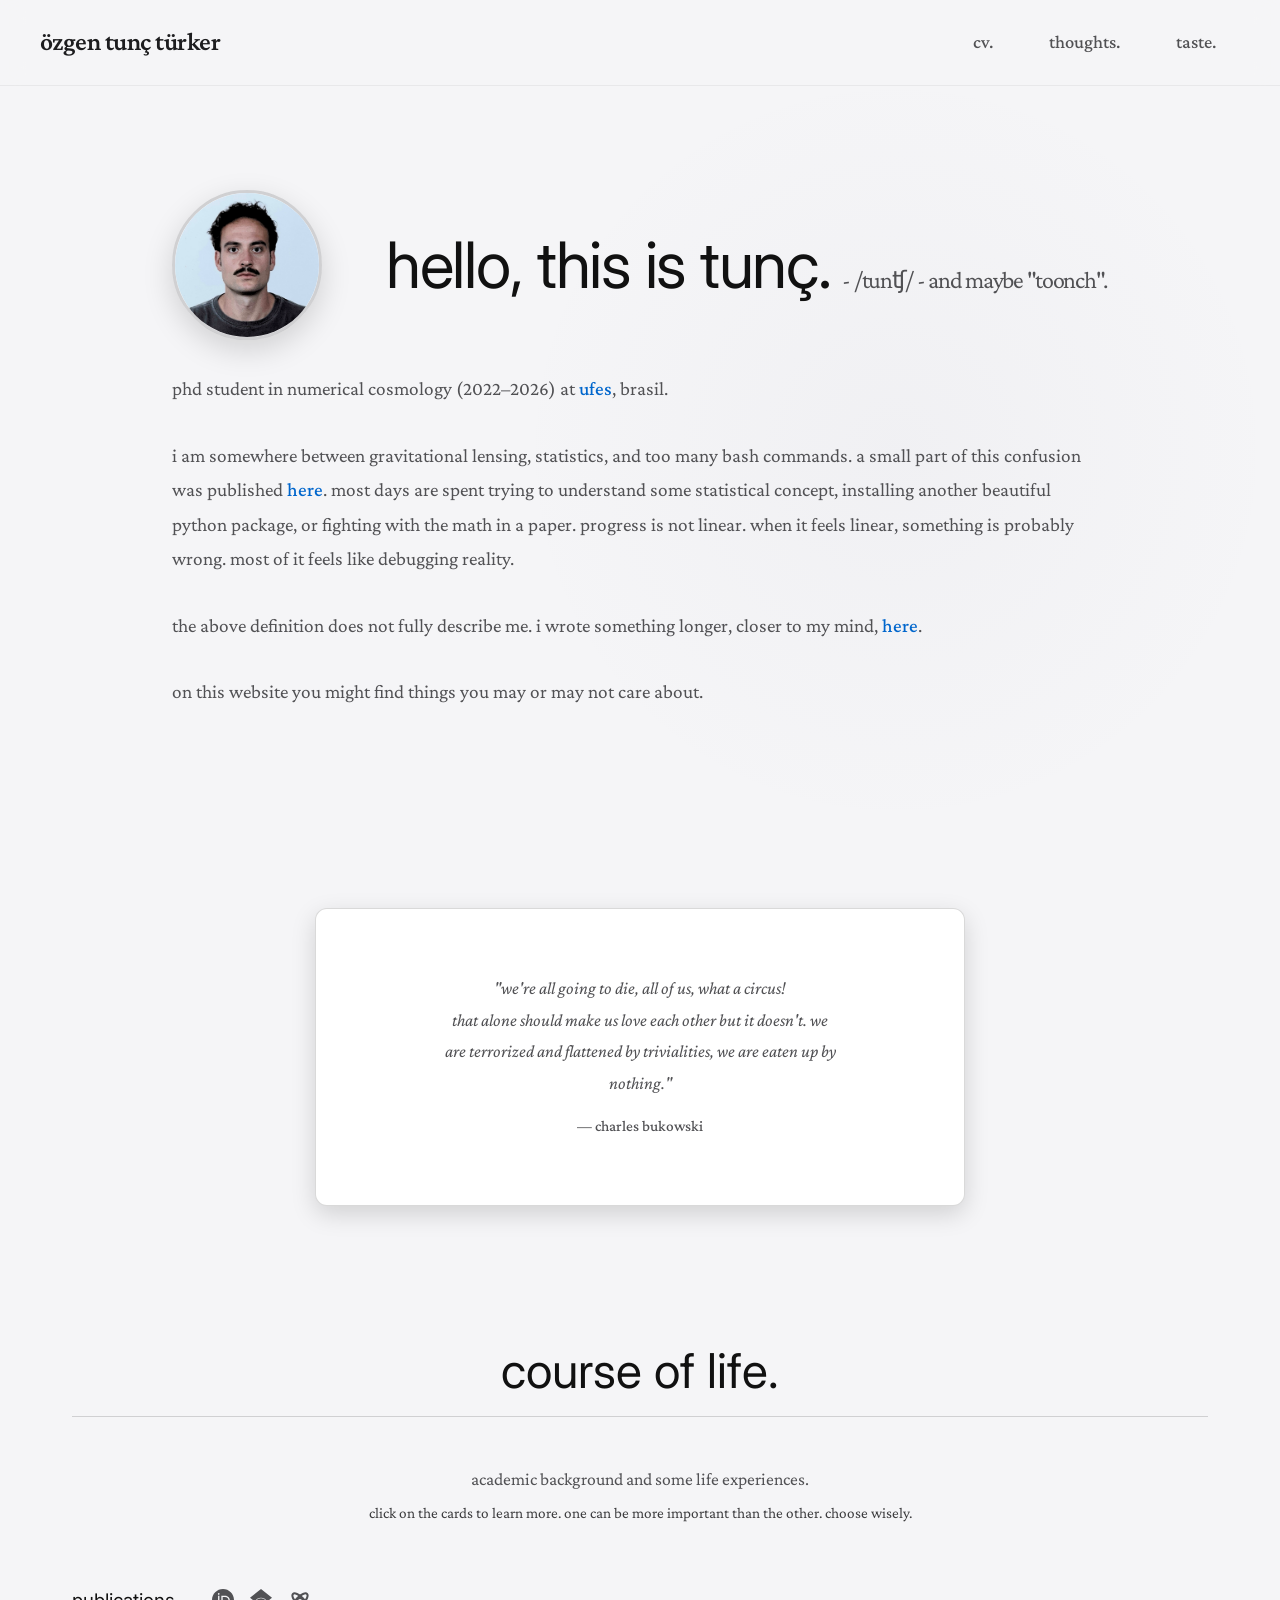
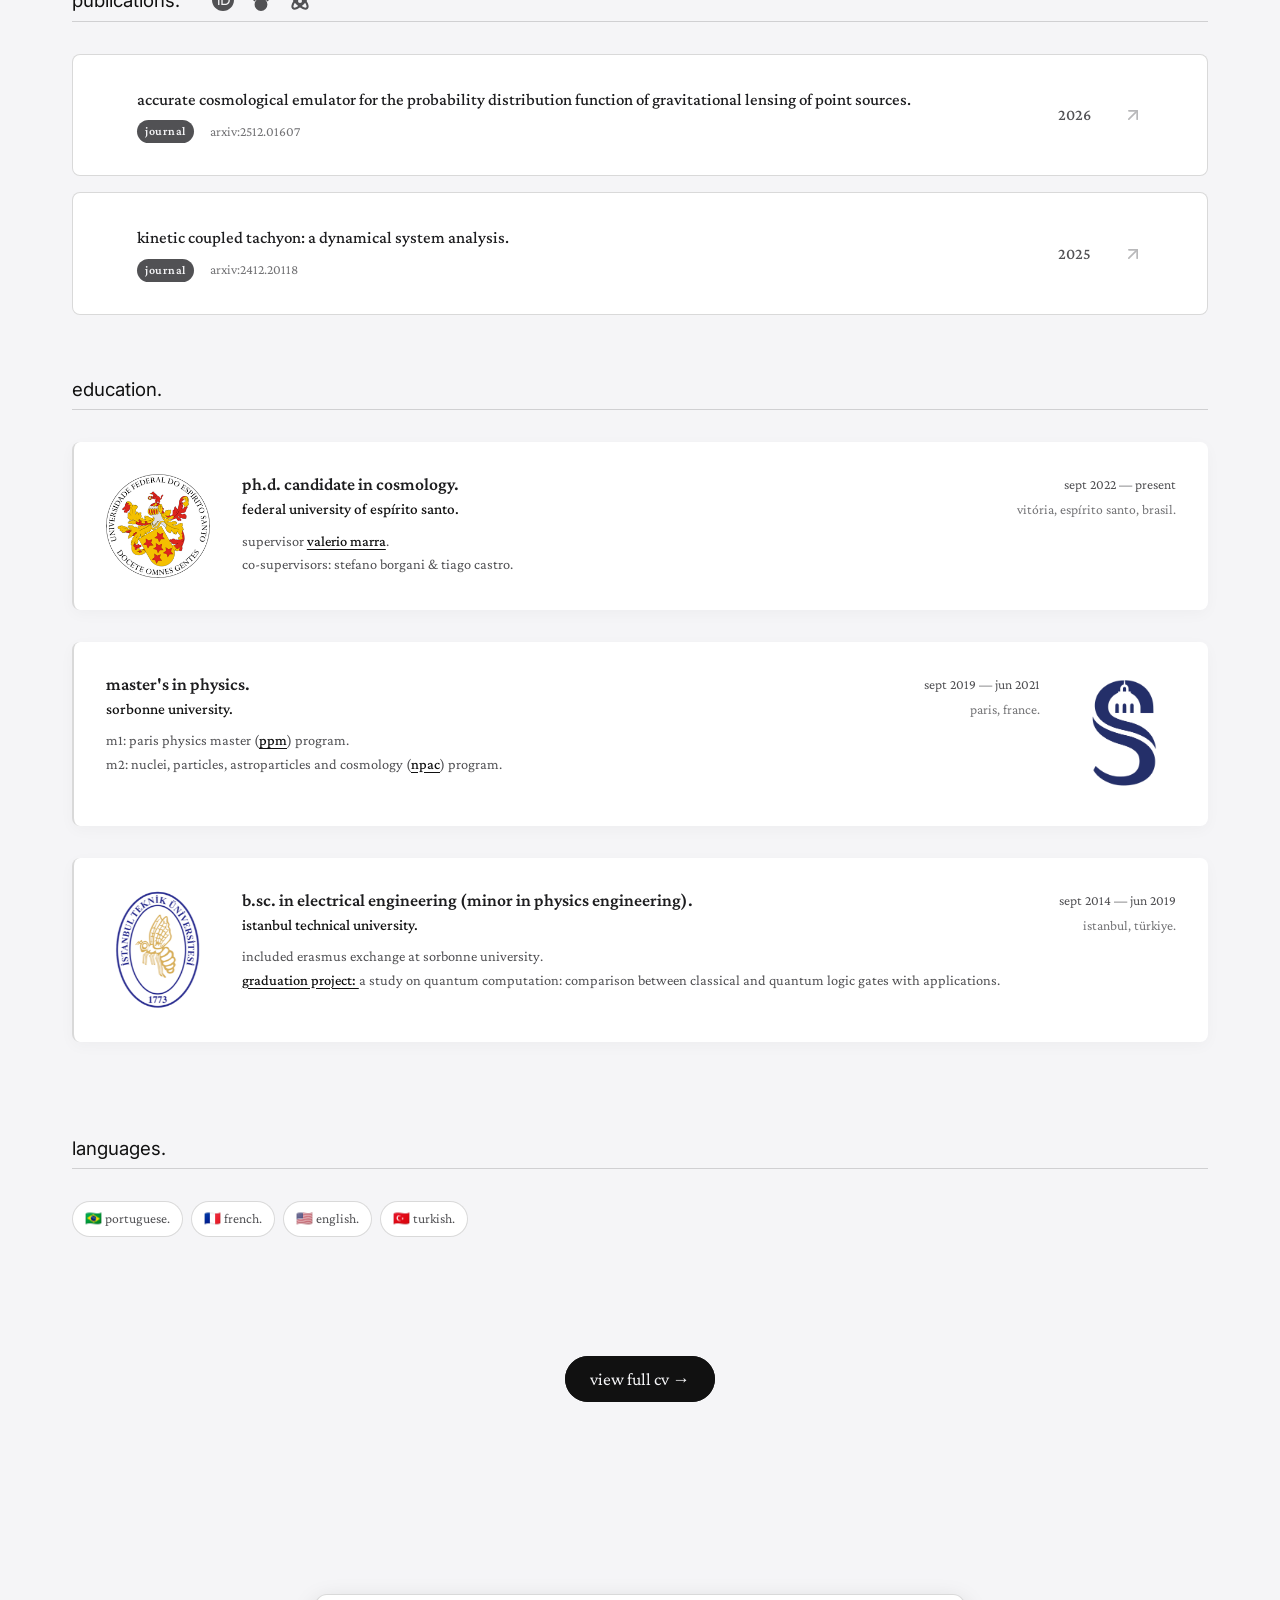
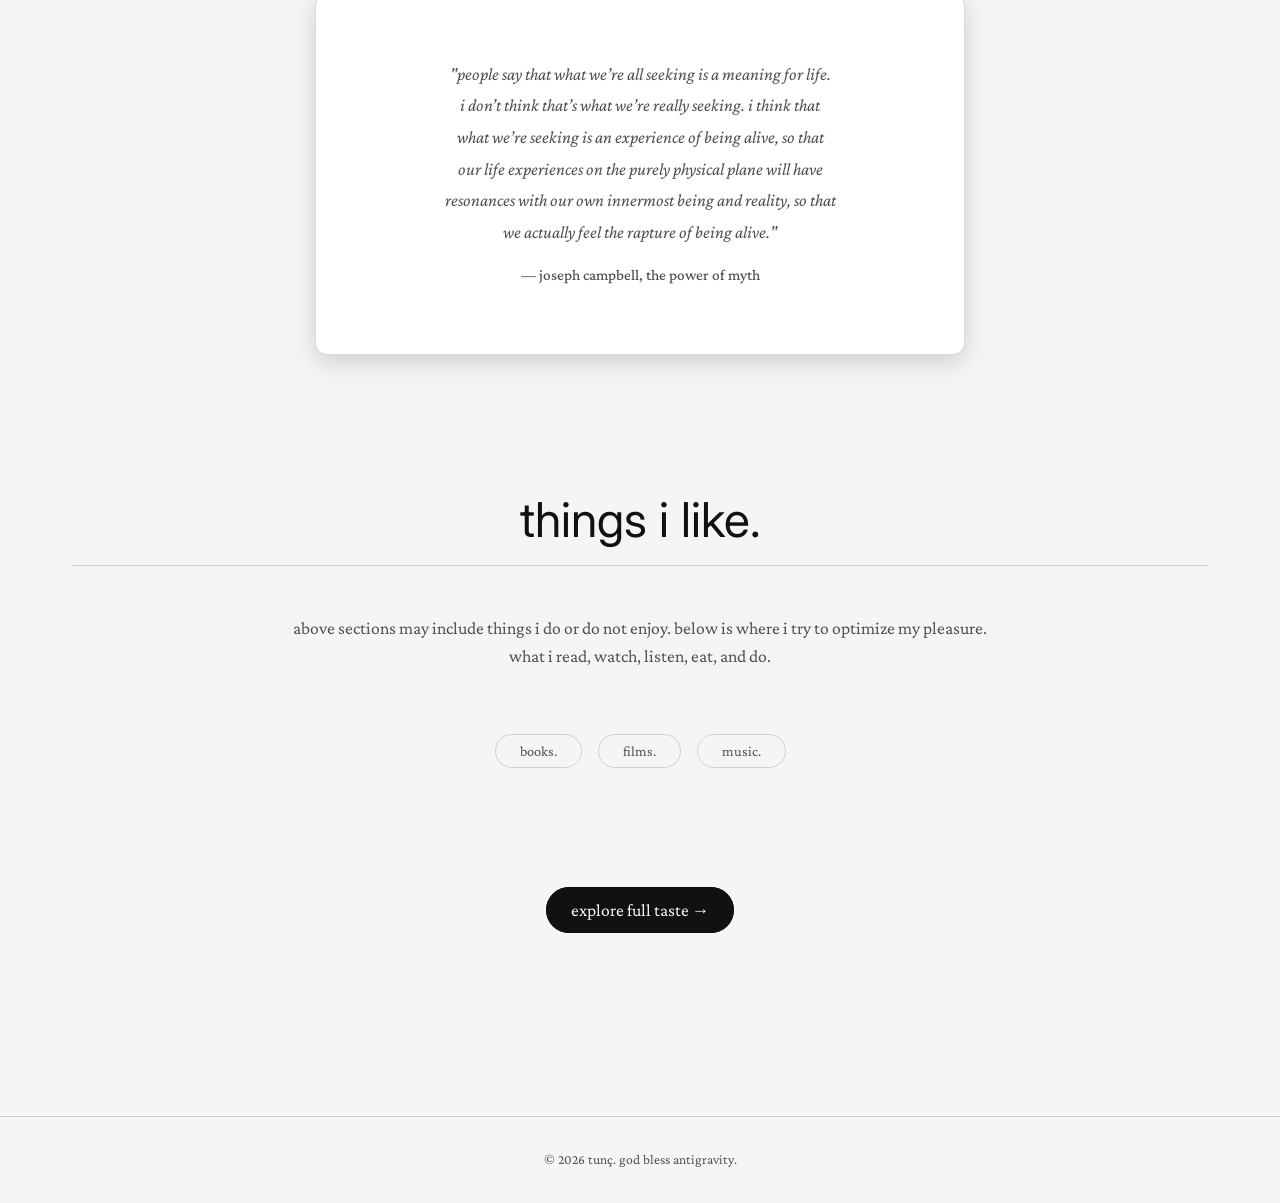
==== index.html @ 992c3b38 "v1.0" ====
<!DOCTYPE html>
<html lang="en">

<head>
    <meta charset="UTF-8">
    <meta name="viewport" content="width=device-width, initial-scale=1.0">
    <title>tunç türker</title>
    <meta name="description" content="Personal website and intellectual showcase of Tunc Turker.">

    <!-- 
      GLOBAL FONTS
      To change fonts across the whole site, swap these Google Fonts links.
      Then update `--font-primary` and `--font-secondary` in styles/main.css
    -->
    <link rel="preconnect" href="https://fonts.googleapis.com">
    <link rel="preconnect" href="https://fonts.gstatic.com" crossorigin="">
    <link
        href="https://fonts.googleapis.com/css2?family=Crimson+Pro:ital,wght@0,400;0,500;0,600;1,400&family=Inter:wght@300;400;500;600&display=swap"
        rel="stylesheet">

    <!-- 
      CSS ARCHITECTURE
      - main.css: Global variables (Colors, Fonts, Spacing) and basic layout tags (body, h1, a).
      - components.css: Specific styles for the Hero, CV Cards, and Media Grids.
      - animations.css: Keyframes and classes for things fading/sliding in as you scroll.
    -->
    <link rel="stylesheet" href="styles/main.css">
    <link rel="stylesheet" href="styles/components.css">
    <link rel="stylesheet" href="styles/animations.css">

    <!-- Global Logic (Scroll reveals, tab switching) -->
    <script src="js/main.js" defer=""></script>
</head>

<body class="theme-auto">

    <!-- 
      TOP NAVIGATION BAR 
      The 'glass-nav' class in main.css gives it the blurred background effect.
    -->
    <nav id="navbar" class="glass-nav">
        <div class="nav-content">
            <!-- Clicking the logo scrolls smoothly back to the #hero section -->
            <a href="index.html" class="nav-logo">Özgen Tunç Türker</a>
            <div class="nav-links">
                <a href="cv.html">CV.</a>
                <a href="thoughts.html">thoughts.</a>
                <a href="taste.html">taste.</a>
            </div>
        </div>
    </nav>

    <main>
        <!-- 
          =============================================
          HERO SECTION (Introduction)
          =============================================
          Edit this if you want to change your bio text or profile picture.
        -->
        <section id="hero" class="hero-section">
            <!-- .container bounds the max width. .hero-container handles flex spacing. -->
            <div class="container hero-container">


                <div class="hero-header">
                    <div class="hero-image-wrapper reveal-text">
                        <img src="images/me2.jpeg" alt="Tunc Turker" class="hero-image" loading="lazy">
                    </div>
                    <div class="hero-title-wrapper">
                        <h1 class="hero-title reveal-text delay-1">hello, this is tunç.<span class="phonetic"> -
                                /tunʧ/ -
                                and maybe "toonch".</span></h1>
                    </div>
                </div>

                <div class="hero-content">
                    <div class="hero-bio reveal-text delay-2">
                        <p>PhD student in numerical cosmology (2022–2026) at <a href="https://www.ufes.br/"
                                target="_blank">UFES</a>, Brasil.
                        </p>
                        <p>i am somewhere between gravitational lensing, statistics, and too many bash commands.
                            a small part of this confusion was published <a href="https://arxiv.org/abs/2512.01607"
                                target="_blank">here</a>.
                            most days are spent trying to understand some statistical concept, installing another
                            beautiful python package, or fighting with the math in a paper.
                            progress is not linear. when it feels linear, something is probably wrong. most of it feels
                            like
                            debugging reality.</p>

                        <p>The above definition does not fully describe me. I wrote something longer, closer to my mind,
                            <a href="thoughts/me.html">here</a>.
                        </p>

                        <p>on this website you might find things you may or may not care about.</p>
                    </div>
                </div>
            </div>
            <div class="hero-background"></div>
        </section>

        <!-- 
          =============================================
          CURRICULUM VITAE SECTION
          =============================================
          To add new experiences or degrees, copy an existing `<div class="cv-item">` block 
          and paste it below within the same `.cv-row-group`.
        -->
        <section style="padding-top: var(--space-xs); padding-bottom: var(--space-xs);">
            <div class="container" style="display: flex; justify-content: center;">
                <a href="https://www.goodreads.com/quotes/64329-we-re-all-going-to-die-all-of-us-what-a" target="_blank"
                    style="text-decoration: none; display: block; width: 100%; max-width: 750px; cursor: pointer;">
                    <blockquote class="custom-blockquote">
                        "We're all going to die, all of us, what a circus!
                        <br>That alone should make us love each other but
                        it doesn't. We are terrorized and flattened by trivialities, we are eaten up by nothing."<br>
                        <span
                            style="font-size: 0.95rem; font-weight: 500; font-style: normal; color: var(--color-text-main); margin-top: 0.75rem; display: inline-block;">—
                            Charles Bukowski</span>
                    </blockquote>
                </a>
            </div>
        </section>


        </style>
        <section id="cv" class="cv-section fade-in-section is-visible">
            <div class="container">
                <div class="section-header">

                    <h2 class="section-title">course of life.</h2>
                    <p class="section-subtitle">academic background and some life experiences.</p>
                    <p class="section-instruction">click on the cards to learn more. one can be more important than the
                        other. choose wisely.</p>
                </div>

                <div class="cv-layout">
                    <div class="cv-row-group">
                        <!-- Flex container inside the heading to share the underline -->
                        <h3 class="cv-heading" style="display: flex; align-items: center; gap: var(--space-md);">
                            publications.
                            <div style="display: flex; gap: 16px; align-items: center; transform: translateY(-1px);">
                                <!-- ORCID -->
                                <a href="https://orcid.org/0009-0002-7223-3631" target="_blank" title="ORCID"
                                    class="header-icon-link">
                                    <svg viewBox="0 0 24 24" width="22" height="22" xmlns="http://www.w3.org/2000/svg"
                                        fill="currentColor">
                                        <path
                                            d="M12 0C5.372 0 0 5.372 0 12s5.372 12 12 12 12-5.372 12-12S18.628 0 12 0zM7.369 4.378c.525 0 .947.431.947.947s-.422.949-.947.949a.95.95 0 0 1-.949-.949c0-.516.424-.947.949-.947zm-.722 3.038h1.444v10.041H6.647V7.416zm3.562 0h3.9c3.712 0 5.344 2.653 5.344 5.025 0 2.578-2.016 5.025-5.325 5.025h-3.919V7.416zm1.444 1.303v7.444h2.297c3.272 0 4.081-2.584 4.081-3.722 0-2.016-1.284-3.722-4.094-3.722h-2.284z">
                                        </path>
                                    </svg>
                                </a>
                                <!-- Google Scholar -->
                                <a href="https://scholar.google.com/citations?user=ZiWp9YgAAAAJ&amp;hl=en"
                                    target="_blank" title="Google Scholar" class="header-icon-link">
                                    <svg viewBox="0 0 24 24" width="22" height="22" xmlns="http://www.w3.org/2000/svg"
                                        fill="currentColor">
                                        <path
                                            d="M5.242 13.769L0 9.5 12 0l12 9.5-5.242 4.269C17.548 11.249 14.978 9.5 12 9.5c-2.977 0-5.548 1.748-6.758 4.269zM12 10a7 7 0 1 0 0 14 7 7 0 0 0 0-14z">
                                        </path>
                                    </svg>
                                </a>
                                <!-- INSPIRE HEP (using atomic model SVG) -->
                                <a href="https://inspirehep.net/authors/2862926" target="_blank" title="INSPIRE HEP"
                                    class="header-icon-link">
                                    <svg viewBox="0 0 24 24" width="24" height="24" fill="none" stroke="currentColor"
                                        stroke-width="2" stroke-linecap="round" stroke-linejoin="round"
                                        style="transform: translateY(1px);">
                                        <circle cx="12" cy="12" r="3"></circle>
                                        <ellipse cx="12" cy="12" rx="10" ry="4" transform="rotate(45 12 12)">
                                        </ellipse>
                                        <ellipse cx="12" cy="12" rx="10" ry="4" transform="rotate(-45 12 12)">
                                        </ellipse>
                                    </svg>
                                </a>
                            </div>
                        </h3>
                        <style>
                            .header-icon-link {
                                color: var(--color-text-muted);
                                transition: color var(--transition-fast), transform var(--transition-fast);
                                display: inline-flex;
                            }

                            .header-icon-link:hover {
                                color: var(--color-accent);
                                transform: scale(1.15);
                            }
                        </style>
                        <div class="publication-list">
                            <a href="https://arxiv.org/abs/2512.01607" target="_blank" class="publication-card">
                                <div class="pub-left">
                                    <h4 class="pub-title">accurate cosmological emulator for the probability
                                        distribution function of gravitational lensing of point sources.</h4>
                                    <div class="pub-meta">
                                        <span class="pub-tag">journal</span>
                                        <span class="pub-id">arxiv:2512.01607</span>
                                    </div>
                                </div>
                                <div class="pub-right">
                                    <span class="pub-year">2026</span>
                                    <svg class="pub-icon" viewBox="0 0 24 24" fill="none" stroke="currentColor"
                                        stroke-width="2" stroke-linecap="round" stroke-linejoin="round">
                                        <line x1="7" y1="17" x2="17" y2="7"></line>
                                        <polyline points="7 7 17 7 17 17"></polyline>
                                    </svg>
                                </div>
                            </a>

                            <a href="https://arxiv.org/abs/2412.20118" target="_blank" class="publication-card">
                                <div class="pub-left">
                                    <h4 class="pub-title">kinetic coupled tachyon: a dynamical system analysis.</h4>
                                    <div class="pub-meta">
                                        <span class="pub-tag">journal</span>
                                        <span class="pub-id">arxiv:2412.20118</span>
                                    </div>
                                </div>
                                <div class="pub-right">
                                    <span class="pub-year">2025</span>
                                    <svg class="pub-icon" viewBox="0 0 24 24" fill="none" stroke="currentColor"
                                        stroke-width="2" stroke-linecap="round" stroke-linejoin="round">
                                        <line x1="7" y1="17" x2="17" y2="7"></line>
                                        <polyline points="7 7 17 7 17 17"></polyline>
                                    </svg>
                                </div>
                            </a>
                        </div>

                        <h3 class="cv-heading" style="margin-top: var(--space-lg);">education.</h3>
                        <div class="cv-item">
                            <div style="display: flex; gap: var(--space-md); align-items: stretch;">
                                <div
                                    style="flex: 0.5; border-radius: var(--radius-md); overflow: hidden; min-height: 100px; background-color: transparent; display: flex; align-items: center; justify-content: center;">

                                    <img src="images/ufes.png" alt="UFES logo" loading="lazy"
                                        style="max-width: 100%; max-height: 120px; object-fit: contain; opacity: 1; border-radius: var(--radius-md);">
                                </div>
                                <div style="flex: 4.5; display: flex; flex-direction: column;">
                                    <div class="cv-header">
                                        <div class="cv-header-left">
                                            <h4><a href="https://ppgcosmo.cosmo-ufes.org" target="_blank"
                                                    class="stretched-link">Ph.D. Candidate in Cosmology.</a></h4>
                                            <p class="cv-org">Federal University of Espírito Santo.</p>
                                        </div>
                                        <div class="cv-header-right">
                                            <span class="cv-date">Sept 2022 — Present</span>
                                            <a href="https://maps.app.goo.gl/gA8uJ4wbCqbCQe8E8" target="_blank"><span
                                                    class="cv-location"> vitória,
                                                    espírito santo, brasil.</span></a>
                                        </div>
                                    </div>
                                    <p class="cv-desc">supervisor&nbsp;<a href="https://www.valeriomarra.me/"
                                            target="_blank">Valerio Marra</a>.</p>
                                    <p class="cv-desc">co-supervisors: Stefano Borgani &amp; Tiago
                                        Castro.</p>
                                </div>
                            </div>
                        </div>

                        <div class="cv-item">
                            <div style="display: flex; gap: var(--space-md); align-items: stretch;">
                                <div style="flex: 4.5; display: flex; flex-direction: column;">
                                    <div class="cv-header">
                                        <div class="cv-header-left">
                                            <h4><a href="https://sciences.sorbonne-universite.fr/en/study/degree-seeking/masters/master-fundamental-physics-and-applications"
                                                    target="_blank" class="stretched-link">Master's in Physics.</a></h4>
                                            <p class="cv-org">Sorbonne University.</p>
                                        </div>
                                        <div class="cv-header-right">
                                            <span class="cv-date">Sept 2019 — Jun 2021</span>
                                            <a href="https://maps.app.goo.gl/CxChSf7sRFGZwzwaA" target="_blank"><span
                                                    class="cv-location">paris, france.</span></a>
                                        </div>
                                    </div>

                                    <p class="cv-desc">M1: paris physics master (<a href="http://parisphysicsmaster.com"
                                            target="_blank">PPM</a>) program.</p>
                                    <p class="cv-desc">M2: nuclei, particles, astroparticles and cosmology (<a
                                            href="https://npac.ijclab.in2p3.fr" target="_blank">NPAC</a>) program.</p>
                                </div>
                                <div
                                    style="flex: 0.5; border-radius: var(--radius-md); overflow: hidden; min-height: 100px; background-color: transparent; display: flex; align-items: center; justify-content: center;">
                                    <img src="images/su.png" alt="Sorbonne logo" loading="lazy"
                                        style="max-width: 100%; max-height: 120px; object-fit: contain; opacity: 1; border-radius: var(--radius-md);">
                                </div>


                            </div>
                        </div>
                        <div class="cv-item">
                            <div style="display: flex; gap: var(--space-md); align-items: stretch;">
                                <div
                                    style="flex: 0.5; border-radius: var(--radius-md); overflow: hidden; min-height: 100px; background-color: transparent; display: flex; align-items: center; justify-content: center;">

                                    <img src="images/itu.png" alt="ITU logo" loading="lazy"
                                        style="max-width: 100%; max-height: 120px; object-fit: contain; opacity: 1; border-radius: var(--radius-md);">
                                </div>
                                <div style="flex: 4.5; display: flex; flex-direction: column;">
                                    <div class="cv-header">
                                        <div class="cv-header-left">
                                            <h4><a href="https://elk.itu.edu.tr/en" target="_blank"
                                                    class="stretched-link">
                                                    B.Sc.
                                                    in Electrical Engineering (minor in Physics Engineering).</a></h4>
                                            <p class="cv-org">Istanbul Technical University.</p>
                                        </div>
                                        <div class="cv-header-right">
                                            <span class="cv-date">Sept 2014 — Jun 2019</span>
                                            <a href="https://maps.app.goo.gl/3EsRx8roLEoUGmPB6" target="_blank"><span
                                                    class="cv-location">istanbul, türkiye.</span></a>
                                        </div>
                                    </div>
                                    <p class="cv-desc">Included Erasmus exchange at Sorbonne University.</p>
                                    <p class="cv-desc"> <a href="https://github.com/Turkero/GraduationProject"
                                            target="_blank">
                                            graduation project: </a> a study on quantum computation: comparison between
                                        classical and quantum logic gates with applications.</p>
                                </div>
                            </div>
                        </div>


                        <h3 class="cv-heading" style="margin-top: var(--space-lg);"><a
                                href="https://youtu.be/VWpACOnPwEA?si=2Guq30MjPrZKC5EV&amp;t=109"
                                target="_blank">languages.</a>
                        </h3>
                        <div class="skills-list">
                            <span class="skill-tag">🇧🇷 portuguese.</span>
                            <span class="skill-tag">🇫🇷 french.</span>
                            <span class="skill-tag">🇺🇸 english.</span>
                            <span class="skill-tag">🇹🇷 turkish.</span>
                        </div>

                        <div style="text-align: center; margin-top: var(--space-xl); margin-bottom: var(--space-lg);">
                            <a href="cv.html" class="tab-btn active"
                                style="text-decoration: none; padding: 12px 24px; font-size: 1.1rem; border-radius: 30px;">View
                                Full CV →</a>
                        </div>
                    </div>
                </div>
            </div>


        </section>


        <!-- 
          =============================================
          CURATED LISTS (Showcase)
          =============================================
          This uses buttons to toggle which grid is visible.
        -->
        <section style="padding-top: var(--space-xs); padding-bottom: var(--space-xs);">
            <div class="container" style="display: flex; justify-content: center;">
                <a href="https://www.goodreads.com/quotes/10442-people-say-that-what-we-re-all-seeking-is-a-meaning"
                    target="_blank"
                    style="text-decoration: none; display: block; width: 100%; max-width: 750px; cursor: pointer;">
                    <blockquote class="custom-blockquote">
                        "People say that what we’re all seeking is a meaning for life. <br> I don’t think that’s what
                        we’re
                        really seeking. I think that what we’re seeking is an experience of being alive, so that our
                        life
                        experiences on the purely physical plane will have resonances with our own innermost being and
                        reality, so that we actually feel the rapture of being alive."<br>
                        <span
                            style="font-size: 0.95rem; font-weight: 500; font-style: normal; color: var(--color-text-main); margin-top: 0.75rem; display: inline-block;">—
                            Joseph Campbell, The Power of Myth</span>
                    </blockquote>
                </a>
            </div>
        </section>
        <section id="showcase" class="showcase-section fade-in-section">
            <div class="container">
                <div class="section-header">
                    <h2 class="section-title">things i like.</h2>
                    <p class="section-subtitle">above sections may include things i do or do not enjoy.
                        below is where i try to optimize my pleasure.
                        <br>what i read, watch, listen, eat, and do.
                    </p>
                </div>

                <!-- 
                  TAB NAVIGATION
                  The 'data-target' here must match the 'id' of the grid below it opens.
                -->


                <div class="showcase-tabs">
                    <button class="tab-btn" data-target="books">books.</button>
                    <button class="tab-btn" data-target="films">films.</button>
                    <button class="tab-btn" data-target="music">music.</button>
                    <!-- <button class="tab-btn" data-target="routes">routes.</button>
                    <button class="tab-btn" data-target="restaurants">restaurants.</button> -->
                </div>

                <div class="showcase-content">
                    <!-- 
                      BOOKS GRID
                      Note: id="books" matches the button data-target="books".
                      Only the one with the 'active' class is visible when the page loads.
                    -->
                    <div class="grid-container" id="books"
                        style="grid-template-columns: repeat(auto-fit, 280px); justify-content: center;">
                        <p class="section-header"
                            style="grid-column: 1 / -1; width: 100%; text-align: center; padding: var(--space-md) 0; line-height: 1.8;">
                            not a bookworm. wish i was.<br>
                            these three books changed my life.
                        </p>


                        <!-- Book 2 -->
                        <a href="https://www.goodreads.com/book/show/17311740-stat-endi-esi" target="_blank"
                            class="grid-item hover-shine">
                            <div class="item-visual book-cover"
                                style="background-image: url('https://m.media-amazon.com/images/S/compressed.photo.goodreads.com/books/1453975852i/17311740.jpg'); background-size: cover; background-position: center; border-radius: 8px;">
                            </div>
                            <div class="item-commentary">
                                Im kind of a fan of him. most of his books.<br> This one in particular was an uppercut
                                to my ego and social anxiety.
                            </div>
                            <div class="item-meta">
                                <h3>Status Anxiety.</h3>
                                <p>Alain de Botton.</p>
                            </div>
                        </a>

                        <!-- Book 1 -->
                        <a href="https://www.goodreads.com/book/show/19065131-one-two-three-infinity?ac=1&amp;from_search=true&amp;qid=yZA3mUmb6j&amp;rank=1"
                            target="_blank" class="grid-item hover-shine">
                            <!-- Replace URL below with direct link to book cover image -->
                            <div class="item-visual book-cover"
                                style="background-image: url('https://m.media-amazon.com/images/S/compressed.photo.goodreads.com/books/1523806775i/39854862.jpg'); background-size: cover; background-position: center; border-radius: 8px;">
                            </div>
                            <div class="item-commentary">
                                what really motivated me to do physics.
                            </div>
                            <div class="item-meta">
                                <h3>One Two Three Infinity.</h3>
                                <p>George Gamow.</p>
                            </div>
                        </a>


                        <!-- Book 3 -->
                        <a href="https://www.goodreads.com/book/show/629.Zen_and_the_Art_of_Motorcycle_Maintenance"
                            target="_blank" class="grid-item hover-shine">
                            <div class="item-visual book-cover"
                                style="background-image: url('https://m.media-amazon.com/images/S/compressed.photo.goodreads.com/books/1353479521i/16161735.jpg'); background-size: cover; background-position: center; border-radius: 8px;">
                            </div>
                            <div class="item-commentary">
                                this gave me deep insights about the world on quality and values. for the ones who
                                really see the line between sane and insane.<br><br>
                                btw many thanks to neslihan serap şengör who introduced this book in her lecture Circuit
                                and System Analysis.
                            </div>
                            <div class="item-meta">
                                <h3>Zen and the Art of Motorcycle Maintenance.</h3>
                                <p>Robert M. Pirsig.</p>
                            </div>
                        </a>
                    </div>
                </div>
                <div class="grid-container" id="films"
                    style="grid-template-columns: repeat(auto-fit, 280px); justify-content: center;">
                    <!-- Intro Text Card -->
                    <p class="section-header"
                        style="grid-column: 1 / -1; width: 100%; text-align: center; padding: var(--space-md) 0; line-height: 1.8;">
                        okay. this is not cinephilia.<br>
                        it’s about finding something worth spending 2–3 hours on.<br>
                        below is my kind of top 3. it’s hard, right?
                    </p>
                    <!-- Film 1 -->
                    <a href="https://letterboxd.com/film/big-fish/" target="_blank" class="grid-item hover-shine">
                        <!-- Replace URL below with direct link to movie poster image -->
                        <div class="item-visual film-still"
                            style="background-image: url('https://a.ltrbxd.com/resized/sm/upload/w2/v9/2v/lv/6DRFdlNZpAaEt7eejsbAlJGgaM7-0-2000-0-3000-crop.jpg?v=89bfbcf64e'); background-size: cover; background-position: center; border-radius: 8px;">
                        </div>
                        <div class="item-meta">
                            <h3>Big Fish.</h3>
                            <p>Tim Burton.</p>
                        </div>
                    </a>

                    <!-- Film 2 -->
                    <a href="https://letterboxd.com/film/oldboy/" target="_blank" class="grid-item hover-shine">
                        <div class="item-visual film-still"
                            style="background-image: url('https://a.ltrbxd.com/resized/film-poster/5/1/4/5/4/51454-oldboy-0-2000-0-3000-crop.jpg?v=294dbcadef'); background-size: cover; background-position: center; border-radius: 8px;">
                        </div>
                        <div class="item-meta">
                            <h3>Oldboy.</h3>
                            <p>Park Chan-wook.</p>
                        </div>
                    </a>

                    <!-- Film 3 -->
                    <a href="https://letterboxd.com/film/the-bothersome-man/" target="_blank"
                        class="grid-item hover-shine">
                        <div class="item-visual film-still"
                            style="background-image: url('https://a.ltrbxd.com/resized/film-poster/4/3/9/8/2/43982-the-bothersome-man-0-2000-0-3000-crop.jpg?v=4788656661'); background-size: cover; background-position: center; border-radius: 8px;">
                        </div>
                        <div class="item-meta">
                            <h3>The Bothersome Man.</h3>
                            <p>Jens Lien.</p>
                        </div>
                    </a>


                </div>

                <!-- Albums Grid -->
                <!-- Music Grid (Apple Music) -->
                <div class="grid-container" id="music">
                    <p class="section-header"
                        style="grid-column: 1 / -1; width: 100%; text-align: center; padding: var(--space-md) 0; line-height: 1.8;">
                        they say that mozart once said
                        <span class="custom-tooltip">
                            "Ich möchte alles haben was gut, ächt und schöne ist!"
                            <span class="custom-tooltip-text">I would like to have everything that is good, genuine,
                                and beautiful!</span>
                        </span>
                        <br><span style="color: var(--color-text-muted); font-size: 0.95rem;">I understand him
                            sometimes.
                            with a translator. yes. sometimes.</span>
                    </p>

                    <div style="grid-column: 1 / -1; width: 100%; display: flex; justify-content: center;">
                        <!-- Insert Apple Music Playlist embed src below -->
                        <iframe id="apple-music-embed"
                            allow="autoplay *; encrypted-media *; fullscreen *; clipboard-write" frameborder="0"
                            height="450"
                            style="width:100%;max-width:660px;overflow:hidden;background:transparent;border-radius:10px;"
                            sandbox="allow-forms allow-popups allow-same-origin allow-scripts allow-storage-access-by-user-activation allow-top-navigation-by-user-activation"
                            src="https://embed.music.apple.com/tr/playlist/epic/pl.u-2j3yCVV2BXv"></iframe>
                    </div>
                </div>
            </div>

            <!-- Routes Grid
            <div class="grid-container" id="routes">
                <a href="#" class="grid-item hover-shine layout-landscape">
                    <div class="item-visual map-visual"></div>
                    <div class="item-meta">
                        <h3>Scenic Route 1</h3>
                        <p>Location / Distance</p>
                    </div>
                </a>
            </div>

             Restaurants Grid 
            <div class="grid-container" id="restaurants">
                <a href="#" class="grid-item hover-shine layout-landscape">
                    <div class="item-visual restaurant-photo"></div>
                    <div class="item-meta">
                        <h3>Exceptional Dining</h3>
                        <p>Cuisine / Neighborhood</p>
                    </div>
                </a>
            </div> -->
            </div>
            <div style="text-align: center; margin-top: var(--space-xl); margin-bottom: var(--space-lg); width: 100%;">
                <a href="taste.html" class="tab-btn active"
                    style="text-decoration: none; padding: 12px 24px; font-size: 1.1rem; border-radius: 30px;">Explore
                    Full Taste →</a>
            </div>

        </section>


    </main>

    <footer>
        <div class="container footer-content">
            <p>© 2026 Tunç. god bless antigravity.</p>
        </div>
    </footer>



</body>

</html>
---- styles/main.css ----
/* 
 * ============================================================================
 * MAIN DESIGN SYSTEM & GLOBAL VARIABLES
 * ============================================================================
 * This file controls the foundational look of the entire website.
 * Change the variables below to instantly update colors, fonts, and spacing globally.
 */

:root {
    /* 
     * --- COLOR PALETTE (Light Theme - Default) --- 
     * Adjust these hex codes to change the overall feel of the light mode.
     */
    --color-bg: #f5f5f7;
    /* Main background color (off-white) */
    --color-bg-alt: #ffffff;
    /* Alternative background for cards (pure white) */
    --color-text: #1d1d1f;
    /* Main reading text color (very dark gray) */
    --color-text-muted: #515154;
    /* Subtitles and less important text */
    --color-accent: #111111;
    /* Headings, links, and borders (almost black) */
    --color-accent-dim: rgba(0, 0, 0, 0.15);
    /* Subtle lines and borders */
    --color-link: #0066cc;
    /* Blue links */

    /* 
     * --- TYPOGRAPHY OPTIONS --- 
     * Uncomment the block you want to use and comment out the rest.
     */

    /* OPTION 1: Classic Editorial (Formal, magazine-like) */
    /* not good for my name!
    --font-primary: 'Inter', -apple-system, BlinkMacSystemFont, sans-serif;
    --font-secondary: 'Playfair Display', Georgia, serif;
    */

    /* OPTION 2: Modern Hybrid (Serif Titles / Sans Body) */
    --font-primary: 'Crimson Pro', Georgia, serif;
    --font-secondary: 'Inter', -apple-system, BlinkMacSystemFont, sans-serif;


    /* OPTION 3: Neo-Minimalist (Sharp, clean startup/design portfolio) */
    /* --font-primary: 'Inter', -apple-system, BlinkMacSystemFont, sans-serif;
    --font-secondary: 'Outfit', -apple-system, BlinkMacSystemFont, sans-serif; */

    /* 
     * --- SPACING SYSTEM --- 
     * Controls padding and margins between elements. 
     * Increase these if you want a more "airy", spacious design.
     */
    --space-xs: 0.5rem;
    /* ~8px */
    --space-sm: 1rem;
    /* ~16px */
    --space-md: 2rem;
    /* ~32px */
    --space-lg: 4rem;
    /* ~64px */
    --space-xl: 8rem;
    /* ~128px */
    --space-2xl: 12rem;
    /* ~192px */

    /* 
     * --- ESSAY LAYOUT --- 
     * Adjust this to change how wide the text is across all essays.
     */
    --essay-max-width: 820px;

    /* 
     * --- BORDERS & ANIMATIONS --- 
     */
    --radius-sm: 4px;
    /* Small rounded corners (e.g., buttons) */
    --radius-md: 8px;
    /* Medium rounded corners (e.g., cards, grids) */
    --radius-lg: 16px;
    /* Large rounded corners */
    --transition-fast: 0.2s ease;
    /* Speed for hover effects (colors, borders) */
    --transition-slow: 0.6s cubic-bezier(0.22, 1, 0.36, 1);
    /* Speed for sliding/fading elements */
}

/* 
 * ============================================================================
 * DARK MODE OVERRIDES
 * ============================================================================
 * If the user's OS or browser is in Dark Mode, these variables replace the light ones.
 */
@media (prefers-color-scheme: dark) {
    :root {
        /* Color Palette - Premium Dark Theme */
        --color-bg: #0a0a0c;
        /* Deep, almost black background */
        --color-bg-alt: #121215;
        /* Slightly lighter black for cards */
        --color-text: #e0e0e0;
        /* Light gray text for readability */
        --color-text-muted: #88888b;
        /* Darker gray for subtitles */
        --color-accent: #f5f5f5;
        /* Off-white for headings/highlights */
        --color-accent-dim: rgba(255, 255, 255, 0.1);
        /* Subtle white borders */
        --color-link: #4da6ff;
        /* Lighter blue links for dark mode */

        /* Navigation specific dark mode variables */
        --nav-bg: rgba(10, 10, 12, 0.7);
        --nav-bg-scrolled: rgba(10, 10, 12, 0.9);
        --glass-border: rgba(255, 255, 255, 0.05);
    }
}

/* Light mode specific Navigation variables */
@media (prefers-color-scheme: light) {
    :root {
        --nav-bg: rgba(245, 245, 247, 0.7);
        --nav-bg-scrolled: rgba(245, 245, 247, 0.9);
        --glass-border: rgba(0, 0, 0, 0.05);
    }
}

/* 
 * ============================================================================
 * GLOBAL HTML & BODY STYLES
 * ============================================================================
 */
* {
    margin: 0;
    padding: 0;
    box-sizing: border-box;
    /* Ensures padding doesn't affect total width/height */
}

html {
    scroll-behavior: smooth;
    /* Enables smooth scrolling when clicking anchor links (#cv, #showcase) */
}

body.theme-auto {
    background-color: var(--color-bg);
    color: var(--color-text);
    font-family: var(--font-primary);
    /* Paragraphs use this font */
    line-height: 1.6;
    /* Spacing between lines of text */
    text-transform: lowercase;
    /* Forces all text to be lowercase */
    -webkit-font-smoothing: antialiased;
    /* Makes fonts look sharper on Mac */
    -moz-osx-font-smoothing: grayscale;
    overflow-x: hidden;
    /* Prevents horizontal scrolling */
}

/* 
 * --- CORE LAYOUT CONTAINER --- 
 * This keeps all content centered and sets the maximum width of the website.
 * Change max-width to make the site wider or narrower globally.
 */
.container {
    max-width: 1200px;
    margin: 0 auto;
    padding: 0 var(--space-md);
}

/* All headings default to the secondary (serif) font */
h1,
h2,
h3,
h4 {
    font-family: var(--font-secondary);
    font-weight: 400;
    line-height: 1.2;
    color: var(--color-accent);
}

a {
    color: inherit;
    text-decoration: none;
    /* Removes underlines from links */
    transition: color var(--transition-fast);
}

section {
    padding: var(--space-xl) 0;
    /* Huge vertical spacing between major sections */
}

/* The big titles at the top of the CV and Showcase sections */
.section-title {
    font-size: 3rem;
    margin-bottom: var(--space-lg);
    border-bottom: 1px solid var(--color-accent-dim);
    padding-bottom: var(--space-sm);
}

/* 
 * ============================================================================
 * NAVIGATION BAR (GLASSMORPHISM)
 * ============================================================================
 */
.glass-nav {
    position: fixed;
    /* Sticks to the top of the screen */
    top: 0;
    left: 0;
    width: 100%;
    padding: var(--space-sm) var(--space-md);
    background: var(--nav-bg);
    backdrop-filter: blur(12px);
    /* Creates the "frosted glass" effect underneath the navbar */
    -webkit-backdrop-filter: blur(12px);
    border-bottom: 1px solid var(--glass-border);
    z-index: 1000;
    /* Ensures navbar stays above all other content */
}

.nav-content {
    max-width: 1200px;
    margin: 0 auto;
    display: flex;
    /* Aligns logo left and links right */
    justify-content: space-between;
    align-items: center;
}

/* Logo (Your Name) */
.nav-logo {
    font-family: var(--font-primary);
    font-size: 1.6rem;
    font-weight: 600;
    letter-spacing: -0.02em;
    color: var(--color-text-main);
    transition: opacity var(--transition-fast);
}

.nav-logo:hover {
    opacity: 0.8;
}

/* Navigation Links Container */
.nav-links {
    display: flex;
    gap: var(--space-xs);
}

/* Navigation Links (CV, Showcase) */
.nav-links a {
    font-size: 1.15rem;
    font-weight: 500;
    text-transform: lowercase;
    /* Matching the site's lowercase aesthetic */
    color: var(--color-text-muted);
    padding: 12px 24px;
    border-radius: 28px;
    transition: all var(--transition-fast) ease;
}

/* Hover effect for navbar links */
.nav-links a:hover {
    color: var(--color-text-main);
    background-color: rgba(255, 255, 255, 0.05);
    /* Very subtle glass hover */
    box-shadow: 0 4px 12px rgba(0, 0, 0, 0.1);
}

/* Active Nav State */
.nav-links a.active {
    color: var(--color-accent);
    font-weight: 600;
}

/* 
 * ============================================================================
 * FOOTER
 * ============================================================================
 */
footer {
    padding: var(--space-md) 0;
    text-align: center;
    border-top: 1px solid var(--color-accent-dim);
    color: var(--color-text-muted);
    font-size: 0.85rem;
}

/* 
 * ============================================================================
 * PREMIUM MICRO-INTERACTIONS
 * ============================================================================
 * Custom text highlighting color
 */
::selection {
    background-color: var(--color-link);
    color: #ffffff;
}

::-moz-selection {
    background-color: var(--color-link);
    color: #ffffff;
}
---- styles/components.css ----
/* 
 * ============================================================================
 * HERO SECTION
 * ============================================================================
 * Controls the top introduction area with the photo and bio.
 */
.hero-section {
    min-height: 100vh;
    /* Makes the hero take up at least the full screen height */
    display: flex;
    align-items: center;
    position: relative;
    overflow: hidden;
}

/* 
 * The main wrapper for hero content.
 * Adjust 'gap' to change the spacing between the photo and the text.
 */
.hero-container {
    display: flex;
    flex-direction: column;
    align-items: flex-start;
    gap: var(--space-md);
    position: relative;
    z-index: 2;
    padding-top: var(--space-xl);
    /* 
     * Increase this max-width to make the FOTO and TITLE row longer 
     */
    max-width: 1000px;
}

@media (min-width: 1000px) {
    .hero-container {
        padding-top: 0;
    }
}

/* 
 * The top row containing the FOTO and TITLE 
 */
.hero-header {
    display: flex;
    flex-direction: row;
    align-items: center;
    gap: var(--space-lg);
    width: 100%;
}

@media (max-width: 600px) {
    .hero-header {
        flex-direction: column;
        align-items: flex-start;
        gap: var(--space-md);
    }
}

/* 
 * Text container width in the hero.
 * Increase max-width if you want sentences to run longer before wrapping.
 */
.hero-content {
    flex: 1;
    max-width: 1000px;
    /* Increase this to make the paragraphs below wider */
}

/* "hey, this is tunç" heading */
.hero-title-wrapper {
    flex: 1;
}

.hero-title {
    /* 'clamp' makes text scale smoothly across mobile/tablet/desktop */
    font-family: var(--font-secondary);
    font-size: clamp(2.5rem, 5vw, 4.5rem);
    margin-bottom: 0px;
    letter-spacing: -0.02em;
    display: flex;
    flex-wrap: wrap;
    /* Allows phonetic to drop to next line on tiny screens */
    align-items: baseline;
    gap: 12px;
}

/* Phonetic spelling next to title */
.phonetic {
    font-size: clamp(1rem, 2vw, 1.5rem);
    color: var(--color-text-muted);
    font-family: var(--font-primary);
    font-weight: 400;
}

/* 
 * Paragraphs in the hero bio.
 * Change font-size or line-height here to make the bio text larger/smaller.
 */
.hero-bio {
    font-size: 1.2rem;
    color: var(--color-text-muted);
    line-height: 1.8;
}

.hero-bio p {
    margin-bottom: var(--space-md);
}

.hero-bio p:last-child {
    margin-bottom: 0;
}

/* 
 * --- PREMIUM INLINE LINKS --- 
 * Replaces standard underlines with an animated reveal line
 */
.hero-bio a {
    color: var(--color-link);
    font-weight: 500;
    position: relative;
    text-decoration: none;
    transition: color var(--transition-fast);
}

.hero-bio a::after {
    content: "";
    position: absolute;
    width: 100%;
    transform: scaleX(0);
    height: 1px;
    bottom: -2px;
    left: 0;
    background-color: var(--color-accent);
    transform-origin: bottom right;
    transition: transform 0.3s ease-out;
}

.hero-bio a:hover {
    color: var(--color-accent);
}

.hero-bio a:hover::after {
    transform: scaleX(1);
    transform-origin: bottom left;
}

.explore-text {
    margin-top: var(--space-md);
    font-style: italic;
    color: var(--color-text-muted) !important;
}

/* Custom Blockquote */
.custom-blockquote {
    font-size: 1.1rem;
    color: var(--color-text-muted);
    font-style: italic;
    max-width: 650px;
    margin: 0 auto;
    text-align: center;
    line-height: 1.8;
    padding: var(--space-lg) var(--space-xl);
    background-color: var(--color-bg-alt);
    border: 1px solid var(--color-accent-dim);
    border-radius: 12px;
    box-shadow: 0 8px 24px rgba(0, 0, 0, 0.15);
    backdrop-filter: blur(10px);
    -webkit-backdrop-filter: blur(10px);
    transition: all 0.3s ease;
    transform-origin: center;
}

.custom-blockquote:hover {
    transform: scale(1.02);
    border-color: var(--color-accent) !important;
    box-shadow: 0 12px 32px rgba(0, 0, 0, 0.25);
    cursor: pointer;
}



.essay-content {
    font-family: var(--font-primary);
    /* Classic Serif */
    font-size: 1.25rem;
    line-height: 1.8;
    color: var(--color-text-main);
    letter-spacing: 0.01em;
}

/* 
 * --- MUSIC PLAYLIST CARDS --- 
 */
.music-grid {
    display: flex;
    flex-direction: column;
    gap: var(--space-xl);
    max-width: 1100px;
    margin: 0 auto;
}

.playlist-row {
    display: grid;
    grid-template-columns: repeat(3, 1fr);
    gap: var(--space-lg);
    width: 100%;
    margin-bottom: var(--space-xl);
}

@media (max-width: 900px) {
    .playlist-row {
        grid-template-columns: 1fr;
    }
}

.playlist-category-wrapper {
    text-align: center;
    margin-top: calc(var(--space-md) * -1);
    margin-bottom: calc(var(--space-md) * -1);
    display: flex;
    flex-direction: column;
    align-items: center;
    gap: var(--space-lg);
}

.playlist-category-wrapper:first-child {
    margin-top: var(--space-sm);
}

.playlist-category {
    font-family: var(--font-primary);
    font-size: 2rem;
    color: var(--color-text-main);
    display: flex;
    align-items: center;
    justify-content: center;
    gap: var(--space-lg);
    width: 100%;
}

.playlist-category::before,
.playlist-category::after {
    content: "";
    flex: 1;
    max-width: 80px;
    height: 1px;
    background-color: var(--color-accent);
}

.playlist-category-desc {
    font-family: var(--font-primary);
    font-size: 1.05rem;
    color: var(--color-text-muted);
    max-width: 600px;
    margin: 0 auto;
    line-height: 1.6;
}

.playlist-card {
    background: var(--color-bg-alt);
    border: 1px solid var(--glass-border);
    border-radius: var(--radius-lg);
    overflow: hidden;
    transition: transform var(--transition-fast), box-shadow var(--transition-fast);
    display: flex;
    flex-direction: column;
    margin: -10px;
}

.playlist-card:hover {
    transform: translateY(-4px);
    box-shadow: 0 12px 40px rgba(0, 0, 0, 0.2);
    border-color: var(--color-accent-dim);
}

.playlist-embed-wrapper {
    width: 100%;
    height: 450px;
    /* Standard Apple Music playlist height */
    background: #000;
}

.playlist-embed-wrapper iframe {
    width: 100%;
    height: 100%;
    border: none;
}

.playlist-commentary {
    padding: var(--space-md);
    border-top: 1px solid var(--glass-border);
}

.commentary-header {
    display: flex;
    align-items: center;
    gap: var(--space-sm);
    margin-bottom: var(--space-md);
}

.commentary-header h4 {
    margin: 0;
    font-family: var(--font-primary);
    font-size: 1.2rem;
    color: var(--color-accent);
}

.playlist-commentary p {
    font-size: 1rem;
    line-height: 1.7;
    color: var(--color-text-muted);
    font-style: italic;
    margin: 0;
}

/*
 * ============================================================================
 * AVATAR IMAGE (me2.jpeg)
 * ============================================================================
 */
.hero-image-wrapper {
    display: flex;
    justify-content: center;
    align-items: center;
    flex-shrink: 0;
    animation: slowFloat 6s ease-in-out infinite;
    /* Makes the avatar gently bob */
}

/* Pause the bobbing when hovered so they can see the color effect clearly */
.hero-image-wrapper:hover {
    animation-play-state: paused;
}

.hero-image {
    width: 150px;
    height: 150px;
    aspect-ratio: 1 / 1;
    /* Keeps it a perfect square */
    object-fit: cover;
    /* Prevents the image from squishing */
    border-radius: 50%;
    /* Makes the image a perfect circle */
    border: 3px solid var(--color-accent-dim);
    box-shadow: 0 10px 30px rgba(0, 0, 0, 0.15);
    filter: grayscale(20%);
    /* Starts slightly black-and-white */
    transition: filter var(--transition-slow);
}

.hero-image:hover {
    filter: grayscale(0%);
    /* Becomes full color when hovered over */
}

/* A subtle gradient orb floating in the background */
.hero-background {
    position: absolute;
    top: 50%;
    right: 0;
    transform: translateY(-50%);
    width: 60vw;
    height: 60vw;
    background: radial-gradient(circle, rgba(125, 125, 150, 0.04) 0%, rgba(10, 10, 12, 0) 70%);
    border-radius: 50%;
    z-index: 1;
    pointer-events: none;
    animation: slowRotate 30s linear infinite;
    /* Slowly spins the gradient orb */
}

/* 
 * ============================================================================
 * SHOWCASE & CV BASE
 * ============================================================================
 */
.showcase-placeholder,
.cv-placeholder {
    padding: var(--space-lg);
    background: var(--color-bg-alt);
    border: 1px solid var(--color-accent-dim);
    border-radius: var(--radius-md);
    text-align: center;
    color: var(--color-text-muted);
}

/* 
 * --- LANDING QUOTE SECTION --- 
 * Creates a "Cover Page" feel for the intro quotes on landing pages.
 */
.landing-quote-section {
    min-height: 70vh;
    /* Reduced height for less whitespace gap */
    display: flex;
    align-items: flex-start;
    /* Place quote higher up the page */
    justify-content: center;
    padding-top: var(--space-2xl);
    /* Consistent top padding */
    padding-bottom: var(--space-lg);
}

/* Showcase Typography */
.section-header {
    text-align: center;
    margin-bottom: var(--space-lg);
}

.section-subtitle {
    color: var(--color-text-muted);
    font-size: 1.1rem;
    margin-top: calc(var(--space-sm) * -1);
}

.section-instruction {
    color: var(--color-text);
    opacity: 0.85;
    font-size: 0.95rem;
    margin-top: calc(var(--space-xs));
}

/* 
 * --- TAB NAVIGATION (Books, Films, etc) ---
 */
.showcase-tabs {
    display: flex;
    justify-content: center;
    flex-wrap: wrap;
    /* Allows buttons to wrap on tiny screens */
    gap: var(--space-sm);
    margin-bottom: var(--space-lg);
}

.tab-btn {
    background: transparent;
    border: 1px solid var(--color-accent-dim);
    color: var(--color-text-muted);
    padding: 8px 24px;
    border-radius: 30px;
    /* Pill shape */
    cursor: pointer;
    font-size: 0.9rem;
    font-family: var(--font-primary);
    transition: all var(--transition-fast);
}

.tab-btn:hover,
.tab-btn.active {
    background: var(--color-accent);
    color: var(--color-bg);
    border-color: var(--color-accent);
}

/* 
 * ============================================================================
 * SHOWCASE MEDIA GRIDS
 * ============================================================================
 * Controls how the lists (Books, Films) arrange themselves.
 */
.grid-container {
    display: none;
    /* Hide grids by default */
    /* 
     * IMPORTANT: 'minmax(200px, 1fr)' automatically calculates columns. 
     * If screen is wide, it fits many 200px cards. If small, it shrinks to 1 column. 
     * Decrease '200px' to fit more cards per row.
     */
    grid-template-columns: repeat(auto-fill, minmax(200px, 1fr));
    justify-content: center;
    gap: var(--space-md);
    animation: fadeIn 0.4s ease;
}

.grid-item.layout-landscape {
    grid-column: 1 / -1;
    /* Landscape items usually look better spanning the whole width for now */
    max-width: 900px;
    margin-left: auto;
    margin-right: auto;
}

.essay-article {
    max-width: var(--essay-max-width);
    margin: 0 auto;
}

.grid-container.active {
    display: grid;
    /* Only show the active tab's grid */
}

@keyframes fadeIn {
    from {
        opacity: 0;
        transform: translateY(10px);
    }

    to {
        opacity: 1;
        transform: translateY(0);
    }
}

/* 
 * --- INDIVIDUAL MEDIA CARDS (Grid Items) --- 
 */
.grid-item {
    background: var(--color-bg-alt);
    backdrop-filter: blur(8px);
    -webkit-backdrop-filter: blur(8px);
    border: 1px solid var(--glass-border);
    border-radius: var(--radius-md);
    overflow: hidden;
    /* Ensures image doesn't poke out of rounded corners */
    display: flex;
    flex-direction: column;
    transition: transform var(--transition-normal) ease, box-shadow var(--transition-normal) ease, border-color var(--transition-normal) ease;
    text-decoration: none;
    color: inherit;
    position: relative;
    /* REQUIRED FOR ABOLUTE POSITIONED OVERLAYS TO WORK INSIDE ITEMS */
}

.grid-item:hover {
    transform: translateY(-8px);
    /* Pop up effect */
    border-color: rgba(255, 255, 255, 0.15);
    /* Slight border highlight */
    box-shadow: 0 10px 30px rgba(0, 0, 0, 0.5);
    /* Drop shadow on hover */
}

.item-visual {
    width: 100%;
    background-color: #1a1a1f;
    /* Placeholder bg color for when images load */
    background-size: cover;
    background-position: center;
}

/* 
 * Shape / Aspect Ratios for different collections. 
 * Changing these numbers alters the cropping height.
 */
.book-cover {
    aspect-ratio: 2 / 3;
}

/* Tall rectangles (Movie Posters) */
.film-still {
    aspect-ratio: 2 / 3;
}

/* Widescreen */
.album-art {
    aspect-ratio: 1 / 1;
}

/* Perfect squares */
.map-visual {
    aspect-ratio: 4 / 3;
}

/* Standard screen rectangle */
.restaurant-photo {
    aspect-ratio: 4 / 3;
}

.item-meta {
    padding: var(--space-sm);
    flex-grow: 1;
    display: flex;
    flex-direction: column;
    justify-content: center;
}

.item-meta h3 {
    font-size: 1.1rem;
    margin-bottom: 4px;
    font-family: var(--font-primary);
    font-weight: 500;
}

.item-meta p {
    font-size: 0.85rem;
    color: var(--color-text-muted);
}

/* Hover Commentary Overlay for Media Cards */
.item-commentary {
    position: absolute;
    bottom: -100%;
    /* Hidden below */
    left: 0;
    width: 100%;
    height: 100%;
    background: rgba(26, 26, 31, 0.95);
    backdrop-filter: blur(8px);
    -webkit-backdrop-filter: blur(8px);
    color: var(--color-text-main);
    padding: var(--space-lg) var(--space-md);
    font-size: 0.85rem;
    line-height: 1.6;
    text-align: left;
    display: flex;
    flex-direction: column;
    justify-content: center;
    transition: bottom var(--transition-normal) ease-in-out;
    z-index: 10;
    border-radius: var(--radius-md);
}

.item-commentary h6 {
    font-size: 0.95rem;
    font-weight: 500;
    margin-bottom: var(--space-sm);
    color: var(--color-accent);
}

.grid-item:hover .item-commentary {
    bottom: 0;
}

/* 
 * ============================================================================
 * CV SECTION LAYOUT
 * ============================================================================
 */
.cv-layout {
    display: flex;
    flex-direction: column;
    /* Forces everything into a single vertical column */
    gap: var(--space-xl);
    /* Big gap between major sections (Experience vs Education) */
}

.cv-row-group {
    display: flex;
    flex-direction: column;
}

/* Section Header (e.g. "Experience", "Education") */
.cv-heading {
    margin-bottom: var(--space-md);
    padding-bottom: var(--space-xs);
    border-bottom: 1px solid var(--color-accent-dim);
}

/* 
 * --- INDIVIDUAL CV ITEMS --- 
 */
.cv-item {
    margin-bottom: var(--space-md);
    background: var(--color-bg-alt);
    /* Card background */
    padding: var(--space-md);
    border-radius: var(--radius-md);
    border-left: 2px solid var(--color-accent-dim);
    /* Left subtle stripe */
    transition: transform var(--transition-fast), border-color var(--transition-fast), box-shadow var(--transition-fast);
    box-shadow: 0 4px 15px rgba(0, 0, 0, 0.03);
    /* Always slight shadow for flat light-theme */
    position: relative;
    /* Required for stretched-link */
}

/* Interaction when hovering over an experience block */
.cv-item:hover {
    border-color: var(--color-accent);
    /* Left stripe brightens */
    transform: translateX(4px);
    /* Pushes right */
    box-shadow: 0 8px 25px rgba(0, 0, 0, 0.08);
    /* Deeper shadow */
}

.cv-header {
    display: flex;
    justify-content: space-between;
    align-items: flex-start;
    margin-bottom: 8px;
    gap: var(--space-sm);
}

.cv-header-left {
    display: flex;
    flex-direction: column;
    flex: 1;
}

.cv-header-right {
    display: flex;
    flex-direction: column;
    align-items: flex-end;
    text-align: right;
    flex-shrink: 0;
}

.cv-header-left h4 {
    font-size: 1.1rem;
    color: var(--color-text);
    font-family: var(--font-primary);
    font-weight: 600;
    margin-bottom: 2px;
}

.cv-header-right a {
    position: relative;
    z-index: 2;
    transition: opacity var(--transition-fast);
}

.cv-header-right a:hover {
    opacity: 0.8;
}

.cv-org {
    font-weight: 500;
    color: var(--color-accent);
    font-size: 0.95rem;
}

.cv-date {
    font-size: 0.85rem;
    color: var(--color-text-muted);
}

.cv-location {
    font-size: 0.85rem;
    color: var(--color-text-muted);
    opacity: 0.8;
    margin-top: 2px;
}

.cv-desc {
    color: var(--color-text-muted);
    font-size: 0.9rem;
}

.cv-desc a {
    color: var(--color-accent);
    text-decoration: underline;
    text-decoration-thickness: 1px;
    text-underline-offset: 3px;
    font-weight: 500;
    transition: opacity var(--transition-fast);
    position: relative;
    z-index: 2;
    /* Ensures inline links sit above the stretched link */
}

.cv-desc a:hover {
    opacity: 0.8;
}

/* 
 * Utility to make a whole card clickable 
 * Place an <a class="stretched-link"> inside a position:relative container
 */
.stretched-link::after {
    position: absolute;
    top: 0;
    right: 0;
    bottom: 0;
    left: 0;
    z-index: 1;
    /* Below nested links, above card background */
    content: "";
}

/* Skills Tags */
.skills-list {
    display: flex;
    flex-wrap: wrap;
    gap: 8px;
}

.skill-tag {
    background: var(--color-bg-alt);
    border: 1px solid var(--color-accent-dim);
    padding: 6px 12px;
    border-radius: 20px;
    font-size: 0.85rem;
    color: var(--color-text-muted);
    transition: all var(--transition-fast);
}

.skill-tag:hover {
    background: var(--color-accent);
    color: var(--color-bg);
    border-color: var(--color-accent);
}

/* 
 * --- CUSTOM TOOLTIP --- 
 */
.custom-tooltip {
    position: relative;
    cursor: help;
    border-bottom: 1px dotted var(--color-text-muted);
}

.custom-tooltip .custom-tooltip-text {
    visibility: hidden;
    width: 250px;
    background-color: rgba(26, 26, 31, 0.95);
    backdrop-filter: blur(10px);
    -webkit-backdrop-filter: blur(10px);
    color: var(--color-text-main);
    text-align: center;
    border-radius: 8px;
    padding: var(--space-sm) var(--space-md);
    position: absolute;
    z-index: 100;
    bottom: 125%;
    /* Position above the text */
    left: 50%;
    transform: translateX(-50%);
    opacity: 0;
    transition: opacity 0.3s, visibility 0.3s;
    font-size: 0.85rem;
    font-family: var(--font-primary);
    line-height: 1.4;
    border: 1px solid var(--color-accent-dim);
    box-shadow: 0 4px 20px rgba(0, 0, 0, 0.5);
    pointer-events: none;
    /* Prevent tooltip from interfering with hover */
}

/* Tooltip arrow */
.custom-tooltip .custom-tooltip-text::after {
    content: "";
    position: absolute;
    top: 100%;
    /* Bottom of the tooltip */
    left: 50%;
    margin-left: -5px;
    border-width: 5px;
    border-style: solid;
    border-color: var(--color-accent-dim) transparent transparent transparent;
}

.custom-tooltip:hover .custom-tooltip-text {
    visibility: visible;
    opacity: 1;
}

/* 
 * --- SHOWCASE MODAL (If needed later) --- 
 */
.publication-heading {
    margin-top: var(--space-xl);
    padding-bottom: var(--space-sm);
    border-bottom: 1px solid var(--color-accent-dim);
    margin-bottom: var(--space-md);
}

.publication-list {
    display: flex;
    flex-direction: column;
    gap: var(--space-sm);
}

.publication-card {
    display: flex;
    justify-content: space-between;
    align-items: center;
    padding: var(--space-md) var(--space-lg);
    background-color: var(--color-bg-alt);
    border: 1px solid var(--color-accent-dim);
    border-radius: var(--radius-md);
    text-decoration: none;
    transition: all var(--transition-fast);
    position: relative;
    overflow: hidden;
}

.publication-card-inner {
    display: flex;
    justify-content: space-between;
    align-items: center;
    width: 100%;
}

.publication-card::before {
    content: '';
    position: absolute;
    left: 0;
    top: 0;
    bottom: 0;
    width: 3px;
    background: var(--color-accent);
    transform: scaleY(0);
    transition: transform var(--transition-fast);
    transform-origin: center;
}

.publication-card:hover {
    transform: translateY(-3px);
    border-color: var(--color-accent);
    box-shadow: 0 8px 25px rgba(0, 0, 0, 0.08);
}

.publication-card:hover::before {
    transform: scaleY(1);
}

.pub-left {
    flex: 1;
    padding-right: var(--space-lg);
}

.pub-title {
    font-size: 1.05rem;
    font-family: var(--font-primary);
    color: var(--color-text);
    margin: 0 0 var(--space-xs) 0;
    font-weight: 500;
    line-height: 1.5;
    transition: color var(--transition-fast);
}

.publication-card:hover .pub-title {
    color: var(--color-accent);
}

.pub-meta {
    display: flex;
    align-items: center;
    gap: var(--space-sm);
}

.pub-tag {
    font-size: 0.75rem;
    font-weight: 600;
    color: var(--color-bg);
    background-color: var(--color-text-muted);
    padding: 2px 8px;
    border-radius: 12px;
    letter-spacing: 0.5px;
}

.pub-id {
    font-size: 0.85rem;
    color: var(--color-text-muted);
    opacity: 0.8;
}

.pub-id a {
    color: inherit;
    text-decoration: underline;
    text-decoration-thickness: 1px;
    text-underline-offset: 2px;
    transition: color var(--transition-fast), opacity var(--transition-fast);
    position: relative;
    z-index: 2;
    /* Ensures inline links sit above the stretched link */
}

.pub-id a:hover {
    color: var(--color-accent);
    opacity: 1;
}

.pub-right {
    display: flex;
    align-items: center;
    gap: var(--space-md);
    color: var(--color-text-muted);
}

.pub-year {
    font-size: 1rem;
    font-weight: 500;
}

.pub-icon {
    width: 20px;
    height: 20px;
    opacity: 0.4;
    transition: all var(--transition-fast);
}

.publication-card:hover .pub-icon {
    opacity: 1;
    color: var(--color-accent);
    transform: translate(2px, -2px);
}

/* 
 * --- EXTRACURRICULAR ACTIVITIES (Card Layout) --- 
 */
.activity-list {
    display: flex;
    flex-direction: column;
    gap: var(--space-sm);
}

.activity-ca.grid-item {
    display: flex;
    flex-direction: column;
    text-decoration: none;
    color: inherit;
    border-radius: var(--radius-lg);
    background-color: var(--color-bg-alt);
    border: 1px solid var(--color-accent-dim);
    overflow: hidden;
    /* Important for containing border-radius and overlays */
    transition: transform var(--transition-fast) ease, box-shadow var(--transition-fast) ease, border-color var(--transition-fast) ease;
    height: 100%;
    position: relative;
    /* Anchor for absolute commentary overlays */
}

.activity-card {
    display: flex;
    flex-direction: column;
    padding: var(--space-md) var(--space-lg);
    background-color: var(--color-bg-alt);
    border: 1px solid var(--color-accent-dim);
    border-radius: var(--radius-md);
    position: relative;
    overflow: hidden;
    transition: border-color var(--transition-fast), transform var(--transition-fast), box-shadow var(--transition-fast);
}

.activity-card::before {
    content: '';
    position: absolute;
    left: 0;
    top: 0;
    bottom: 0;
    width: 3px;
    background: var(--color-accent);
    /* White/Accent stripe */
    transform: scaleY(0);
    transition: transform var(--transition-fast) ease-out;
    transform-origin: top;
}

.activity-card:hover::before {
    transform: scaleY(1);
}

.activity-card:hover {
    border-color: var(--color-accent);
    transform: translateX(4px);
}

.activity-card-inner {
    display: flex;
    justify-content: space-between;
    align-items: stretch;
    width: 100%;
    gap: var(--space-md);
}

.act-info {
    flex: 4;
    /* Takes up 4x space */
    display: flex;
    justify-content: space-between;
    align-items: flex-start;
}

.act-photo {
    flex: 1;
    /* Takes up 1x space */
    position: relative;
    border-radius: var(--radius-md);
    overflow: hidden;
    min-height: 80px;
    /* Ensures space even without images initially */
    background-color: var(--color-bg);
}

.act-photo img {
    position: absolute;
    top: 0;
    left: 0;
    width: 100%;
    height: 100%;
    object-fit: contain;
    /* ensures images fit nicely without gross distortion if users use different ratios */
    opacity: 0.8;
    transition: opacity var(--transition-fast), transform var(--transition-slow);
}

.activity-card:hover .act-photo img {
    opacity: 1;
    transform: scale(1.05);
    /* subtle zoom on hover */
}

.act-left {
    display: flex;
    flex-direction: column;
    gap: 4px;
    /* tight spacing between title and subtitle */
}

.act-title {
    font-size: 1.1rem;
    font-family: var(--font-primary);
    font-weight: 600;
    color: var(--color-text);
}

.act-subtitle {
    font-size: 0.85rem;
    font-weight: 500;
    color: var(--color-text);
}

.act-right {
    flex-shrink: 0;
    margin-left: var(--space-md);
}

.act-date {
    font-size: 0.85rem;
    color: var(--color-text-muted);
    opacity: 0.8;
}

.act-desc {
    font-size: 0.9rem;
    color: var(--color-text-muted);
    line-height: 1.5;
    margin-top: var(--space-sm);
}

/* 
 * ============================================================================
 * THOUGHT CARDS (EXPANDABLE MICRO-BLOG)
 * ============================================================================
 */
.thoughts-grid {
    display: grid;
    grid-template-columns: repeat(3, 1fr);
    gap: var(--space-md);
    margin-top: var(--space-lg);
    align-items: start;
}

@media (max-width: 900px) {
    .thoughts-grid {
        grid-template-columns: repeat(2, 1fr);
    }
}

@media (max-width: 600px) {
    .thoughts-grid {
        grid-template-columns: 1fr;
    }
}

.thought-card.expandable {
    cursor: pointer;
    position: relative;
    overflow: hidden;
    min-height: 380px;
    /* Forces all cards in the grid to align */
    max-height: 380px;
    transition: max-height 1s cubic-bezier(0.25, 1, 0.5, 1), transform var(--transition-normal) ease, box-shadow var(--transition-normal) ease, border-color var(--transition-normal) ease;
}

.thought-card.expandable.expanded {
    max-height: 5000px;
    /* Allows the card to smoothly grow to show full text */
}

.thought-card.expandable:hover {
    transform: translateY(-2px);
    box-shadow: 0 8px 30px rgba(0, 0, 0, 0.1);
    border-color: var(--color-text-muted);
}

/* Hide full text by default */
.thought-card.expandable .full-text {
    display: none;
    opacity: 0;
    animation: fadeIn 0.4s ease forwards;
}

/* Show full text when expanded */
.thought-card.expandable.expanded .full-text {
    display: block;
    opacity: 1;
    margin-top: var(--space-xs);
}

/* Gradient fade at the bottom of unexpanded cards */
.thought-card.expandable .expand-fade {
    position: absolute;
    bottom: 0;
    left: 0;
    width: 100%;
    height: 120px;
    /* Taller gradient for smoother fade */
    background: linear-gradient(to bottom, rgba(26, 26, 31, 0) 0%, rgba(26, 26, 31, 0.95) 70%, rgba(26, 26, 31, 1) 100%);
    display: flex;
    align-items: flex-end;
    justify-content: center;
    padding-bottom: var(--space-lg);
    pointer-events: none;
    /* Let clicks pass through to the card */
}

/* The 'read more' button styling */
.thought-card.expandable .expand-label {
    font-size: 0.85rem;
    font-family: var(--font-primary);
    color: var(--color-text-main);
    background: rgba(255, 255, 255, 0.05);
    /* very subtle pill */
    padding: 6px 16px;
    border-radius: 20px;
    border: 1px solid var(--glass-border);
    backdrop-filter: blur(4px);
    -webkit-backdrop-filter: blur(4px);
    transition: background 0.2s ease;
}

.thought-card.expandable:hover .expand-label {
    background: rgba(255, 255, 255, 0.15);
}

/* Hide the fade block when the card is expanded */
.thought-card.expandable.expanded .expand-fade {
    display: none;
}

/* 
 * --- SHIMMER LOADING ANIMATION --- 
 */
.thought-card.is-loading .thought-title,
.thought-card.is-loading .preview-text {
    position: relative;
    overflow: hidden;
    background-color: var(--color-accent-dim);
    border-radius: 4px;
    color: transparent !important;
    min-height: 1.2em;
}

.thought-card.is-loading .thought-title {
    width: 60%;
    margin-bottom: var(--space-md);
}

.thought-card.is-loading .preview-text {
    width: 100%;
    height: 4.5em;
    /* Roughly 3 lines */
}

.thought-card.is-loading .thought-title::after,
.thought-card.is-loading .preview-text::after {
    content: "";
    position: absolute;
    top: 0;
    left: 0;
    width: 100%;
    height: 100%;
    background: linear-gradient(90deg, transparent, rgba(255, 255, 255, 0.2), transparent);
    animation: shimmer 1.5s infinite;
}

@keyframes shimmer {
    0% {
        transform: translateX(-100%);
    }

    100% {
        transform: translateX(100%);
    }
}
---- styles/animations.css ----
/* 
 * ============================================================================
 * ANIMATIONS & EFFECTS
 * ============================================================================
 * This file handles things moving around on the screen, like text fading in 
 * when the page loads, or sections appearing as you scroll down.
 */

/* 
 * --- INITIAL LOAD REVEAL ---
 * Apply the class 'reveal-text' to anything you want to slide up when the site first opens.
 * It starts invisible (opacity: 0) and slightly lower down (translateY).
 */
.reveal-text {
    opacity: 0;
    transform: translateY(30px);
    animation: revealUp 1s var(--transition-slow) forwards;
}

/* 
 * Delay classes. 
 * Use these so elements don't all appear at exactly the same time.
 * E.g., title appears first, paragraph appears slightly later (.delay-1).
 */
.delay-1 {
    animation-delay: 0.2s;
}

.delay-2 {
    animation-delay: 0.4s;
}

.delay-3 {
    animation-delay: 0.6s;
}

/* The actual animation that pushes the element into its final visible place */
@keyframes revealUp {
    to {
        opacity: 1;
        transform: translateY(0);
    }
}

/* 
 * --- SCROLL FADE IN ---
 * Applied to major sections (like #cv or #showcase).
 * They start invisible...
 */
.fade-in-section {
    opacity: 0;
    transform: translateY(20px);
    transition: opacity 0.8s ease-out, transform 0.8s ease-out;
    will-change: opacity, transform;
}

/* 
 * ...and become visible when JavaScript detects you've scrolled near them.
 * (See js/main.js IntersectionObserver)
 */
.fade-in-section.is-visible {
    opacity: 1;
    transform: none;
}

/* 
 * --- NAVBAR SCROLL EFFECT ---
 * When you scroll down, the navbar shrinks slightly and gets a darker background.
 */
.glass-nav {
    transition: background-color 0.3s ease, border-bottom 0.3s ease, padding 0.3s ease;
}

.glass-nav.scrolled {
    background: rgba(10, 10, 12, 0.9);
    padding: var(--space-xs) var(--space-md);
    box-shadow: 0 4px 30px rgba(0, 0, 0, 0.5);
}

/* 
 * --- HOVER SHINE EFFECT ---
 * A cool light reflection effect that sweeps across images in the Showcase grid.
 */
.hover-shine {
    position: relative;
    overflow: hidden;
}

/* Creates a tilted invisible white bar off-screen to the left */
.hover-shine::after {
    content: '';
    position: absolute;
    top: 0;
    left: -100%;
    width: 50%;
    height: 100%;
    background: linear-gradient(to right, rgba(255, 255, 255, 0) 0%, rgba(255, 255, 255, 0.05) 50%, rgba(255, 255, 255, 0) 100%);
    transform: skewX(-20deg);
    transition: none;
}

/* On hover, rapidly moves the white bar across to the right side */
.hover-shine:hover::after {
    animation: shine 0.75s ease;
}

@keyframes shine {
    100% {
        left: 200%;
    }
}

/* 
 * --- ELEMENT FLOATING ---
 * A gentle vertical bobbing animation 
 */
@keyframes slowFloat {
    0% {
        transform: translateY(0);
    }

    50% {
        transform: translateY(-12px);
    }

    100% {
        transform: translateY(0);
    }
}

/* 
 * --- BACKGROUND ROTATION ---
 * Slowly spins the ambient background orb 
 */
@keyframes slowRotate {
    0% {
        transform: translateY(-50%) rotate(0deg);
    }

    100% {
        transform: translateY(-50%) rotate(360deg);
    }
}

/* 
 * --- SIMPLE FADE IN ---
 * Used for expanding elements like thought cards
 */
@keyframes fadeIn {
    from {
        opacity: 0;
        transform: translateY(-5px);
    }

    to {
        opacity: 1;
        transform: translateY(0);
    }
}
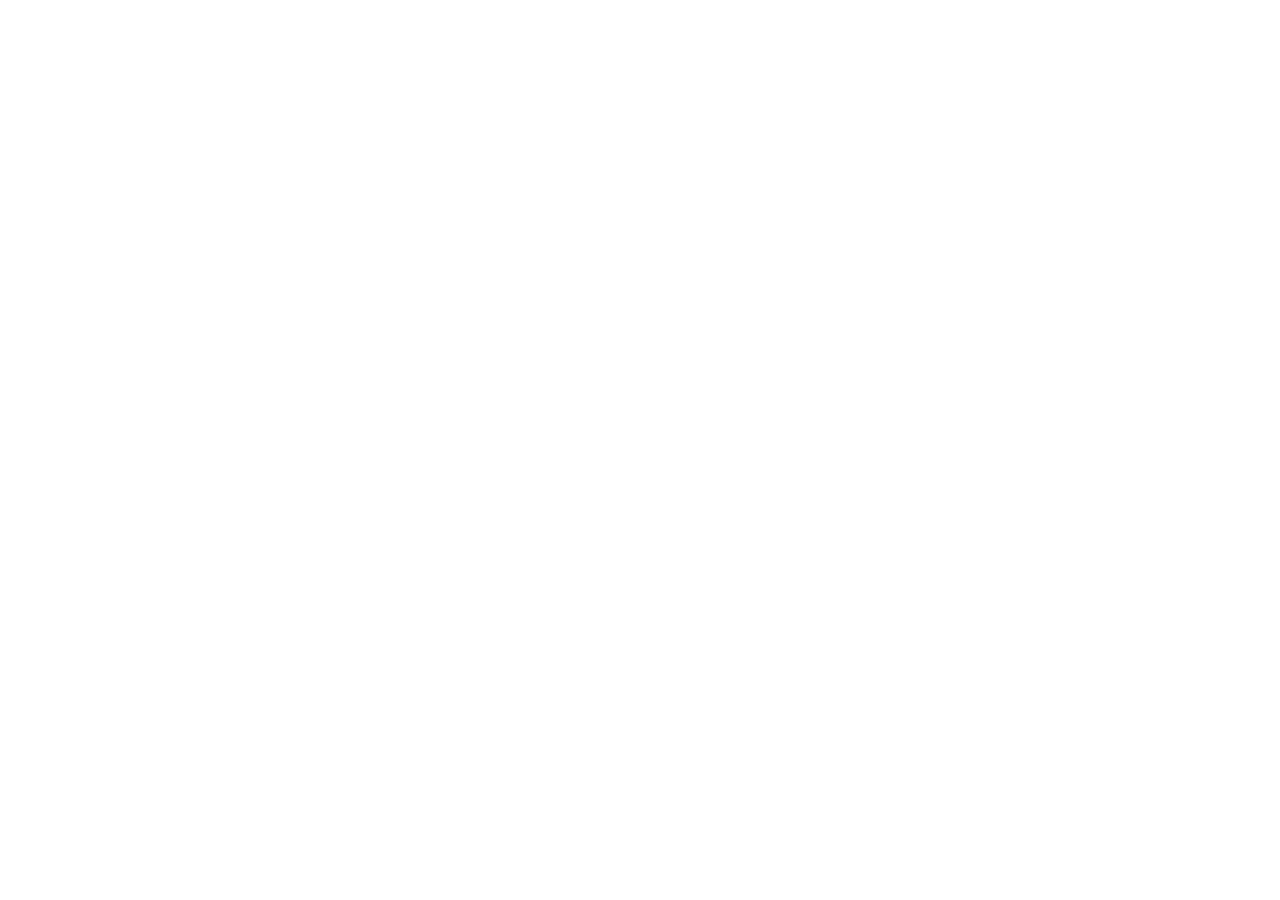
==== commit 7565784a: "Redirect to ohulelo.github.io" ====
--- a/index.html
+++ b/index.html
@@ -1,580 +1,41 @@
 <!DOCTYPE html>
 <html lang="en">
-
 <head>
     <meta charset="UTF-8">
     <meta name="viewport" content="width=device-width, initial-scale=1.0">
-    <title>tunç türker</title>
-    <meta name="description" content="Personal website and intellectual showcase of Tunc Turker.">
-
-    <!-- 
-      GLOBAL FONTS
-      To change fonts across the whole site, swap these Google Fonts links.
-      Then update `--font-primary` and `--font-secondary` in styles/main.css
-    -->
-    <link rel="preconnect" href="https://fonts.googleapis.com">
-    <link rel="preconnect" href="https://fonts.gstatic.com" crossorigin="">
-    <link
-        href="https://fonts.googleapis.com/css2?family=Crimson+Pro:ital,wght@0,400;0,500;0,600;1,400&family=Inter:wght@300;400;500;600&display=swap"
-        rel="stylesheet">
-
-    <!-- 
-      CSS ARCHITECTURE
-      - main.css: Global variables (Colors, Fonts, Spacing) and basic layout tags (body, h1, a).
-      - components.css: Specific styles for the Hero, CV Cards, and Media Grids.
-      - animations.css: Keyframes and classes for things fading/sliding in as you scroll.
-    -->
-    <link rel="stylesheet" href="styles/main.css">
-    <link rel="stylesheet" href="styles/components.css">
-    <link rel="stylesheet" href="styles/animations.css">
-
-    <!-- Global Logic (Scroll reveals, tab switching) -->
-    <script src="js/main.js" defer=""></script>
+    <meta http-equiv="refresh" content="0; url=https://ohulelo.github.io/" />
+    <title>Redirecting...</title>
+    <style>
+        body {
+            font-family: -apple-system, BlinkMacSystemFont, "Segoe UI", Roboto, sans-serif;
+            display: flex;
+            justify-content: center;
+            align-items: center;
+            height: 100vh;
+            margin: 0;
+            background-color: #f5f5f7;
+            color: #1d1d1f;
+        }
+        .container {
+            text-align: center;
+        }
+        a {
+            color: #0066cc;
+            text-decoration: none;
+            font-weight: 500;
+        }
+        a:hover {
+            text-decoration: underline;
+        }
+        p {
+            font-size: 1.1rem;
+            color: #515154;
+        }
+    </style>
 </head>
-
-<body class="theme-auto">
-
-    <!-- 
-      TOP NAVIGATION BAR 
-      The 'glass-nav' class in main.css gives it the blurred background effect.
-    -->
-    <nav id="navbar" class="glass-nav">
-        <div class="nav-content">
-            <!-- Clicking the logo scrolls smoothly back to the #hero section -->
-            <a href="index.html" class="nav-logo">Özgen Tunç Türker</a>
-            <div class="nav-links">
-                <a href="cv.html">CV.</a>
-                <a href="thoughts.html">thoughts.</a>
-                <a href="taste.html">taste.</a>
-            </div>
-        </div>
-    </nav>
-
-    <main>
-        <!-- 
-          =============================================
-          HERO SECTION (Introduction)
-          =============================================
-          Edit this if you want to change your bio text or profile picture.
-        -->
-        <section id="hero" class="hero-section">
-            <!-- .container bounds the max width. .hero-container handles flex spacing. -->
-            <div class="container hero-container">
-
-
-                <div class="hero-header">
-                    <div class="hero-image-wrapper reveal-text">
-                        <img src="images/me2.jpeg" alt="Tunc Turker" class="hero-image" loading="lazy">
-                    </div>
-                    <div class="hero-title-wrapper">
-                        <h1 class="hero-title reveal-text delay-1">hello, this is tunç.<span class="phonetic"> -
-                                /tunʧ/ -
-                                and maybe "toonch".</span></h1>
-                    </div>
-                </div>
-
-                <div class="hero-content">
-                    <div class="hero-bio reveal-text delay-2">
-                        <p>PhD student in numerical cosmology (2022–2026) at <a href="https://www.ufes.br/"
-                                target="_blank">UFES</a>, Brasil.
-                        </p>
-                        <p>i am somewhere between gravitational lensing, statistics, and too many bash commands.
-                            a small part of this confusion was published <a href="https://arxiv.org/abs/2512.01607"
-                                target="_blank">here</a>.
-                            most days are spent trying to understand some statistical concept, installing another
-                            beautiful python package, or fighting with the math in a paper.
-                            progress is not linear. when it feels linear, something is probably wrong. most of it feels
-                            like
-                            debugging reality.</p>
-
-                        <p>The above definition does not fully describe me. I wrote something longer, closer to my mind,
-                            <a href="thoughts/me.html">here</a>.
-                        </p>
-
-                        <p>on this website you might find things you may or may not care about.</p>
-                    </div>
-                </div>
-            </div>
-            <div class="hero-background"></div>
-        </section>
-
-        <!-- 
-          =============================================
-          CURRICULUM VITAE SECTION
-          =============================================
-          To add new experiences or degrees, copy an existing `<div class="cv-item">` block 
-          and paste it below within the same `.cv-row-group`.
-        -->
-        <section style="padding-top: var(--space-xs); padding-bottom: var(--space-xs);">
-            <div class="container" style="display: flex; justify-content: center;">
-                <a href="https://www.goodreads.com/quotes/64329-we-re-all-going-to-die-all-of-us-what-a" target="_blank"
-                    style="text-decoration: none; display: block; width: 100%; max-width: 750px; cursor: pointer;">
-                    <blockquote class="custom-blockquote">
-                        "We're all going to die, all of us, what a circus!
-                        <br>That alone should make us love each other but
-                        it doesn't. We are terrorized and flattened by trivialities, we are eaten up by nothing."<br>
-                        <span
-                            style="font-size: 0.95rem; font-weight: 500; font-style: normal; color: var(--color-text-main); margin-top: 0.75rem; display: inline-block;">—
-                            Charles Bukowski</span>
-                    </blockquote>
-                </a>
-            </div>
-        </section>
-
-
-        </style>
-        <section id="cv" class="cv-section fade-in-section is-visible">
-            <div class="container">
-                <div class="section-header">
-
-                    <h2 class="section-title">course of life.</h2>
-                    <p class="section-subtitle">academic background and some life experiences.</p>
-                    <p class="section-instruction">click on the cards to learn more. one can be more important than the
-                        other. choose wisely.</p>
-                </div>
-
-                <div class="cv-layout">
-                    <div class="cv-row-group">
-                        <!-- Flex container inside the heading to share the underline -->
-                        <h3 class="cv-heading" style="display: flex; align-items: center; gap: var(--space-md);">
-                            publications.
-                            <div style="display: flex; gap: 16px; align-items: center; transform: translateY(-1px);">
-                                <!-- ORCID -->
-                                <a href="https://orcid.org/0009-0002-7223-3631" target="_blank" title="ORCID"
-                                    class="header-icon-link">
-                                    <svg viewBox="0 0 24 24" width="22" height="22" xmlns="http://www.w3.org/2000/svg"
-                                        fill="currentColor">
-                                        <path
-                                            d="M12 0C5.372 0 0 5.372 0 12s5.372 12 12 12 12-5.372 12-12S18.628 0 12 0zM7.369 4.378c.525 0 .947.431.947.947s-.422.949-.947.949a.95.95 0 0 1-.949-.949c0-.516.424-.947.949-.947zm-.722 3.038h1.444v10.041H6.647V7.416zm3.562 0h3.9c3.712 0 5.344 2.653 5.344 5.025 0 2.578-2.016 5.025-5.325 5.025h-3.919V7.416zm1.444 1.303v7.444h2.297c3.272 0 4.081-2.584 4.081-3.722 0-2.016-1.284-3.722-4.094-3.722h-2.284z">
-                                        </path>
-                                    </svg>
-                                </a>
-                                <!-- Google Scholar -->
-                                <a href="https://scholar.google.com/citations?user=ZiWp9YgAAAAJ&amp;hl=en"
-                                    target="_blank" title="Google Scholar" class="header-icon-link">
-                                    <svg viewBox="0 0 24 24" width="22" height="22" xmlns="http://www.w3.org/2000/svg"
-                                        fill="currentColor">
-                                        <path
-                                            d="M5.242 13.769L0 9.5 12 0l12 9.5-5.242 4.269C17.548 11.249 14.978 9.5 12 9.5c-2.977 0-5.548 1.748-6.758 4.269zM12 10a7 7 0 1 0 0 14 7 7 0 0 0 0-14z">
-                                        </path>
-                                    </svg>
-                                </a>
-                                <!-- INSPIRE HEP (using atomic model SVG) -->
-                                <a href="https://inspirehep.net/authors/2862926" target="_blank" title="INSPIRE HEP"
-                                    class="header-icon-link">
-                                    <svg viewBox="0 0 24 24" width="24" height="24" fill="none" stroke="currentColor"
-                                        stroke-width="2" stroke-linecap="round" stroke-linejoin="round"
-                                        style="transform: translateY(1px);">
-                                        <circle cx="12" cy="12" r="3"></circle>
-                                        <ellipse cx="12" cy="12" rx="10" ry="4" transform="rotate(45 12 12)">
-                                        </ellipse>
-                                        <ellipse cx="12" cy="12" rx="10" ry="4" transform="rotate(-45 12 12)">
-                                        </ellipse>
-                                    </svg>
-                                </a>
-                            </div>
-                        </h3>
-                        <style>
-                            .header-icon-link {
-                                color: var(--color-text-muted);
-                                transition: color var(--transition-fast), transform var(--transition-fast);
-                                display: inline-flex;
-                            }
-
-                            .header-icon-link:hover {
-                                color: var(--color-accent);
-                                transform: scale(1.15);
-                            }
-                        </style>
-                        <div class="publication-list">
-                            <a href="https://arxiv.org/abs/2512.01607" target="_blank" class="publication-card">
-                                <div class="pub-left">
-                                    <h4 class="pub-title">accurate cosmological emulator for the probability
-                                        distribution function of gravitational lensing of point sources.</h4>
-                                    <div class="pub-meta">
-                                        <span class="pub-tag">journal</span>
-                                        <span class="pub-id">arxiv:2512.01607</span>
-                                    </div>
-                                </div>
-                                <div class="pub-right">
-                                    <span class="pub-year">2026</span>
-                                    <svg class="pub-icon" viewBox="0 0 24 24" fill="none" stroke="currentColor"
-                                        stroke-width="2" stroke-linecap="round" stroke-linejoin="round">
-                                        <line x1="7" y1="17" x2="17" y2="7"></line>
-                                        <polyline points="7 7 17 7 17 17"></polyline>
-                                    </svg>
-                                </div>
-                            </a>
-
-                            <a href="https://arxiv.org/abs/2412.20118" target="_blank" class="publication-card">
-                                <div class="pub-left">
-                                    <h4 class="pub-title">kinetic coupled tachyon: a dynamical system analysis.</h4>
-                                    <div class="pub-meta">
-                                        <span class="pub-tag">journal</span>
-                                        <span class="pub-id">arxiv:2412.20118</span>
-                                    </div>
-                                </div>
-                                <div class="pub-right">
-                                    <span class="pub-year">2025</span>
-                                    <svg class="pub-icon" viewBox="0 0 24 24" fill="none" stroke="currentColor"
-                                        stroke-width="2" stroke-linecap="round" stroke-linejoin="round">
-                                        <line x1="7" y1="17" x2="17" y2="7"></line>
-                                        <polyline points="7 7 17 7 17 17"></polyline>
-                                    </svg>
-                                </div>
-                            </a>
-                        </div>
-
-                        <h3 class="cv-heading" style="margin-top: var(--space-lg);">education.</h3>
-                        <div class="cv-item">
-                            <div style="display: flex; gap: var(--space-md); align-items: stretch;">
-                                <div
-                                    style="flex: 0.5; border-radius: var(--radius-md); overflow: hidden; min-height: 100px; background-color: transparent; display: flex; align-items: center; justify-content: center;">
-
-                                    <img src="images/ufes.png" alt="UFES logo" loading="lazy"
-                                        style="max-width: 100%; max-height: 120px; object-fit: contain; opacity: 1; border-radius: var(--radius-md);">
-                                </div>
-                                <div style="flex: 4.5; display: flex; flex-direction: column;">
-                                    <div class="cv-header">
-                                        <div class="cv-header-left">
-                                            <h4><a href="https://ppgcosmo.cosmo-ufes.org" target="_blank"
-                                                    class="stretched-link">Ph.D. Candidate in Cosmology.</a></h4>
-                                            <p class="cv-org">Federal University of Espírito Santo.</p>
-                                        </div>
-                                        <div class="cv-header-right">
-                                            <span class="cv-date">Sept 2022 — Present</span>
-                                            <a href="https://maps.app.goo.gl/gA8uJ4wbCqbCQe8E8" target="_blank"><span
-                                                    class="cv-location"> vitória,
-                                                    espírito santo, brasil.</span></a>
-                                        </div>
-                                    </div>
-                                    <p class="cv-desc">supervisor&nbsp;<a href="https://www.valeriomarra.me/"
-                                            target="_blank">Valerio Marra</a>.</p>
-                                    <p class="cv-desc">co-supervisors: Stefano Borgani &amp; Tiago
-                                        Castro.</p>
-                                </div>
-                            </div>
-                        </div>
-
-                        <div class="cv-item">
-                            <div style="display: flex; gap: var(--space-md); align-items: stretch;">
-                                <div style="flex: 4.5; display: flex; flex-direction: column;">
-                                    <div class="cv-header">
-                                        <div class="cv-header-left">
-                                            <h4><a href="https://sciences.sorbonne-universite.fr/en/study/degree-seeking/masters/master-fundamental-physics-and-applications"
-                                                    target="_blank" class="stretched-link">Master's in Physics.</a></h4>
-                                            <p class="cv-org">Sorbonne University.</p>
-                                        </div>
-                                        <div class="cv-header-right">
-                                            <span class="cv-date">Sept 2019 — Jun 2021</span>
-                                            <a href="https://maps.app.goo.gl/CxChSf7sRFGZwzwaA" target="_blank"><span
-                                                    class="cv-location">paris, france.</span></a>
-                                        </div>
-                                    </div>
-
-                                    <p class="cv-desc">M1: paris physics master (<a href="http://parisphysicsmaster.com"
-                                            target="_blank">PPM</a>) program.</p>
-                                    <p class="cv-desc">M2: nuclei, particles, astroparticles and cosmology (<a
-                                            href="https://npac.ijclab.in2p3.fr" target="_blank">NPAC</a>) program.</p>
-                                </div>
-                                <div
-                                    style="flex: 0.5; border-radius: var(--radius-md); overflow: hidden; min-height: 100px; background-color: transparent; display: flex; align-items: center; justify-content: center;">
-                                    <img src="images/su.png" alt="Sorbonne logo" loading="lazy"
-                                        style="max-width: 100%; max-height: 120px; object-fit: contain; opacity: 1; border-radius: var(--radius-md);">
-                                </div>
-
-
-                            </div>
-                        </div>
-                        <div class="cv-item">
-                            <div style="display: flex; gap: var(--space-md); align-items: stretch;">
-                                <div
-                                    style="flex: 0.5; border-radius: var(--radius-md); overflow: hidden; min-height: 100px; background-color: transparent; display: flex; align-items: center; justify-content: center;">
-
-                                    <img src="images/itu.png" alt="ITU logo" loading="lazy"
-                                        style="max-width: 100%; max-height: 120px; object-fit: contain; opacity: 1; border-radius: var(--radius-md);">
-                                </div>
-                                <div style="flex: 4.5; display: flex; flex-direction: column;">
-                                    <div class="cv-header">
-                                        <div class="cv-header-left">
-                                            <h4><a href="https://elk.itu.edu.tr/en" target="_blank"
-                                                    class="stretched-link">
-                                                    B.Sc.
-                                                    in Electrical Engineering (minor in Physics Engineering).</a></h4>
-                                            <p class="cv-org">Istanbul Technical University.</p>
-                                        </div>
-                                        <div class="cv-header-right">
-                                            <span class="cv-date">Sept 2014 — Jun 2019</span>
-                                            <a href="https://maps.app.goo.gl/3EsRx8roLEoUGmPB6" target="_blank"><span
-                                                    class="cv-location">istanbul, türkiye.</span></a>
-                                        </div>
-                                    </div>
-                                    <p class="cv-desc">Included Erasmus exchange at Sorbonne University.</p>
-                                    <p class="cv-desc"> <a href="https://github.com/Turkero/GraduationProject"
-                                            target="_blank">
-                                            graduation project: </a> a study on quantum computation: comparison between
-                                        classical and quantum logic gates with applications.</p>
-                                </div>
-                            </div>
-                        </div>
-
-
-                        <h3 class="cv-heading" style="margin-top: var(--space-lg);"><a
-                                href="https://youtu.be/VWpACOnPwEA?si=2Guq30MjPrZKC5EV&amp;t=109"
-                                target="_blank">languages.</a>
-                        </h3>
-                        <div class="skills-list">
-                            <span class="skill-tag">🇧🇷 portuguese.</span>
-                            <span class="skill-tag">🇫🇷 french.</span>
-                            <span class="skill-tag">🇺🇸 english.</span>
-                            <span class="skill-tag">🇹🇷 turkish.</span>
-                        </div>
-
-                        <div style="text-align: center; margin-top: var(--space-xl); margin-bottom: var(--space-lg);">
-                            <a href="cv.html" class="tab-btn active"
-                                style="text-decoration: none; padding: 12px 24px; font-size: 1.1rem; border-radius: 30px;">View
-                                Full CV →</a>
-                        </div>
-                    </div>
-                </div>
-            </div>
-
-
-        </section>
-
-
-        <!-- 
-          =============================================
-          CURATED LISTS (Showcase)
-          =============================================
-          This uses buttons to toggle which grid is visible.
-        -->
-        <section style="padding-top: var(--space-xs); padding-bottom: var(--space-xs);">
-            <div class="container" style="display: flex; justify-content: center;">
-                <a href="https://www.goodreads.com/quotes/10442-people-say-that-what-we-re-all-seeking-is-a-meaning"
-                    target="_blank"
-                    style="text-decoration: none; display: block; width: 100%; max-width: 750px; cursor: pointer;">
-                    <blockquote class="custom-blockquote">
-                        "People say that what we’re all seeking is a meaning for life. <br> I don’t think that’s what
-                        we’re
-                        really seeking. I think that what we’re seeking is an experience of being alive, so that our
-                        life
-                        experiences on the purely physical plane will have resonances with our own innermost being and
-                        reality, so that we actually feel the rapture of being alive."<br>
-                        <span
-                            style="font-size: 0.95rem; font-weight: 500; font-style: normal; color: var(--color-text-main); margin-top: 0.75rem; display: inline-block;">—
-                            Joseph Campbell, The Power of Myth</span>
-                    </blockquote>
-                </a>
-            </div>
-        </section>
-        <section id="showcase" class="showcase-section fade-in-section">
-            <div class="container">
-                <div class="section-header">
-                    <h2 class="section-title">things i like.</h2>
-                    <p class="section-subtitle">above sections may include things i do or do not enjoy.
-                        below is where i try to optimize my pleasure.
-                        <br>what i read, watch, listen, eat, and do.
-                    </p>
-                </div>
-
-                <!-- 
-                  TAB NAVIGATION
-                  The 'data-target' here must match the 'id' of the grid below it opens.
-                -->
-
-
-                <div class="showcase-tabs">
-                    <button class="tab-btn" data-target="books">books.</button>
-                    <button class="tab-btn" data-target="films">films.</button>
-                    <button class="tab-btn" data-target="music">music.</button>
-                    <!-- <button class="tab-btn" data-target="routes">routes.</button>
-                    <button class="tab-btn" data-target="restaurants">restaurants.</button> -->
-                </div>
-
-                <div class="showcase-content">
-                    <!-- 
-                      BOOKS GRID
-                      Note: id="books" matches the button data-target="books".
-                      Only the one with the 'active' class is visible when the page loads.
-                    -->
-                    <div class="grid-container" id="books"
-                        style="grid-template-columns: repeat(auto-fit, 280px); justify-content: center;">
-                        <p class="section-header"
-                            style="grid-column: 1 / -1; width: 100%; text-align: center; padding: var(--space-md) 0; line-height: 1.8;">
-                            not a bookworm. wish i was.<br>
-                            these three books changed my life.
-                        </p>
-
-
-                        <!-- Book 2 -->
-                        <a href="https://www.goodreads.com/book/show/17311740-stat-endi-esi" target="_blank"
-                            class="grid-item hover-shine">
-                            <div class="item-visual book-cover"
-                                style="background-image: url('https://m.media-amazon.com/images/S/compressed.photo.goodreads.com/books/1453975852i/17311740.jpg'); background-size: cover; background-position: center; border-radius: 8px;">
-                            </div>
-                            <div class="item-commentary">
-                                Im kind of a fan of him. most of his books.<br> This one in particular was an uppercut
-                                to my ego and social anxiety.
-                            </div>
-                            <div class="item-meta">
-                                <h3>Status Anxiety.</h3>
-                                <p>Alain de Botton.</p>
-                            </div>
-                        </a>
-
-                        <!-- Book 1 -->
-                        <a href="https://www.goodreads.com/book/show/19065131-one-two-three-infinity?ac=1&amp;from_search=true&amp;qid=yZA3mUmb6j&amp;rank=1"
-                            target="_blank" class="grid-item hover-shine">
-                            <!-- Replace URL below with direct link to book cover image -->
-                            <div class="item-visual book-cover"
-                                style="background-image: url('https://m.media-amazon.com/images/S/compressed.photo.goodreads.com/books/1523806775i/39854862.jpg'); background-size: cover; background-position: center; border-radius: 8px;">
-                            </div>
-                            <div class="item-commentary">
-                                what really motivated me to do physics.
-                            </div>
-                            <div class="item-meta">
-                                <h3>One Two Three Infinity.</h3>
-                                <p>George Gamow.</p>
-                            </div>
-                        </a>
-
-
-                        <!-- Book 3 -->
-                        <a href="https://www.goodreads.com/book/show/629.Zen_and_the_Art_of_Motorcycle_Maintenance"
-                            target="_blank" class="grid-item hover-shine">
-                            <div class="item-visual book-cover"
-                                style="background-image: url('https://m.media-amazon.com/images/S/compressed.photo.goodreads.com/books/1353479521i/16161735.jpg'); background-size: cover; background-position: center; border-radius: 8px;">
-                            </div>
-                            <div class="item-commentary">
-                                this gave me deep insights about the world on quality and values. for the ones who
-                                really see the line between sane and insane.<br><br>
-                                btw many thanks to neslihan serap şengör who introduced this book in her lecture Circuit
-                                and System Analysis.
-                            </div>
-                            <div class="item-meta">
-                                <h3>Zen and the Art of Motorcycle Maintenance.</h3>
-                                <p>Robert M. Pirsig.</p>
-                            </div>
-                        </a>
-                    </div>
-                </div>
-                <div class="grid-container" id="films"
-                    style="grid-template-columns: repeat(auto-fit, 280px); justify-content: center;">
-                    <!-- Intro Text Card -->
-                    <p class="section-header"
-                        style="grid-column: 1 / -1; width: 100%; text-align: center; padding: var(--space-md) 0; line-height: 1.8;">
-                        okay. this is not cinephilia.<br>
-                        it’s about finding something worth spending 2–3 hours on.<br>
-                        below is my kind of top 3. it’s hard, right?
-                    </p>
-                    <!-- Film 1 -->
-                    <a href="https://letterboxd.com/film/big-fish/" target="_blank" class="grid-item hover-shine">
-                        <!-- Replace URL below with direct link to movie poster image -->
-                        <div class="item-visual film-still"
-                            style="background-image: url('https://a.ltrbxd.com/resized/sm/upload/w2/v9/2v/lv/6DRFdlNZpAaEt7eejsbAlJGgaM7-0-2000-0-3000-crop.jpg?v=89bfbcf64e'); background-size: cover; background-position: center; border-radius: 8px;">
-                        </div>
-                        <div class="item-meta">
-                            <h3>Big Fish.</h3>
-                            <p>Tim Burton.</p>
-                        </div>
-                    </a>
-
-                    <!-- Film 2 -->
-                    <a href="https://letterboxd.com/film/oldboy/" target="_blank" class="grid-item hover-shine">
-                        <div class="item-visual film-still"
-                            style="background-image: url('https://a.ltrbxd.com/resized/film-poster/5/1/4/5/4/51454-oldboy-0-2000-0-3000-crop.jpg?v=294dbcadef'); background-size: cover; background-position: center; border-radius: 8px;">
-                        </div>
-                        <div class="item-meta">
-                            <h3>Oldboy.</h3>
-                            <p>Park Chan-wook.</p>
-                        </div>
-                    </a>
-
-                    <!-- Film 3 -->
-                    <a href="https://letterboxd.com/film/the-bothersome-man/" target="_blank"
-                        class="grid-item hover-shine">
-                        <div class="item-visual film-still"
-                            style="background-image: url('https://a.ltrbxd.com/resized/film-poster/4/3/9/8/2/43982-the-bothersome-man-0-2000-0-3000-crop.jpg?v=4788656661'); background-size: cover; background-position: center; border-radius: 8px;">
-                        </div>
-                        <div class="item-meta">
-                            <h3>The Bothersome Man.</h3>
-                            <p>Jens Lien.</p>
-                        </div>
-                    </a>
-
-
-                </div>
-
-                <!-- Albums Grid -->
-                <!-- Music Grid (Apple Music) -->
-                <div class="grid-container" id="music">
-                    <p class="section-header"
-                        style="grid-column: 1 / -1; width: 100%; text-align: center; padding: var(--space-md) 0; line-height: 1.8;">
-                        they say that mozart once said
-                        <span class="custom-tooltip">
-                            "Ich möchte alles haben was gut, ächt und schöne ist!"
-                            <span class="custom-tooltip-text">I would like to have everything that is good, genuine,
-                                and beautiful!</span>
-                        </span>
-                        <br><span style="color: var(--color-text-muted); font-size: 0.95rem;">I understand him
-                            sometimes.
-                            with a translator. yes. sometimes.</span>
-                    </p>
-
-                    <div style="grid-column: 1 / -1; width: 100%; display: flex; justify-content: center;">
-                        <!-- Insert Apple Music Playlist embed src below -->
-                        <iframe id="apple-music-embed"
-                            allow="autoplay *; encrypted-media *; fullscreen *; clipboard-write" frameborder="0"
-                            height="450"
-                            style="width:100%;max-width:660px;overflow:hidden;background:transparent;border-radius:10px;"
-                            sandbox="allow-forms allow-popups allow-same-origin allow-scripts allow-storage-access-by-user-activation allow-top-navigation-by-user-activation"
-                            src="https://embed.music.apple.com/tr/playlist/epic/pl.u-2j3yCVV2BXv"></iframe>
-                    </div>
-                </div>
-            </div>
-
-            <!-- Routes Grid
-            <div class="grid-container" id="routes">
-                <a href="#" class="grid-item hover-shine layout-landscape">
-                    <div class="item-visual map-visual"></div>
-                    <div class="item-meta">
-                        <h3>Scenic Route 1</h3>
-                        <p>Location / Distance</p>
-                    </div>
-                </a>
-            </div>
-
-             Restaurants Grid 
-            <div class="grid-container" id="restaurants">
-                <a href="#" class="grid-item hover-shine layout-landscape">
-                    <div class="item-visual restaurant-photo"></div>
-                    <div class="item-meta">
-                        <h3>Exceptional Dining</h3>
-                        <p>Cuisine / Neighborhood</p>
-                    </div>
-                </a>
-            </div> -->
-            </div>
-            <div style="text-align: center; margin-top: var(--space-xl); margin-bottom: var(--space-lg); width: 100%;">
-                <a href="taste.html" class="tab-btn active"
-                    style="text-decoration: none; padding: 12px 24px; font-size: 1.1rem; border-radius: 30px;">Explore
-                    Full Taste →</a>
-            </div>
-
-        </section>
-
-
-    </main>
-
-    <footer>
-        <div class="container footer-content">
-            <p>© 2026 Tunç. god bless antigravity.</p>
-        </div>
-    </footer>
-
-
-
+<body>
+    <div class="container">
+        <p>Redirecting you to <a href="https://ohulelo.github.io/">ohulelo.github.io</a>...</p>
+    </div>
 </body>
-
-</html>+</html>
